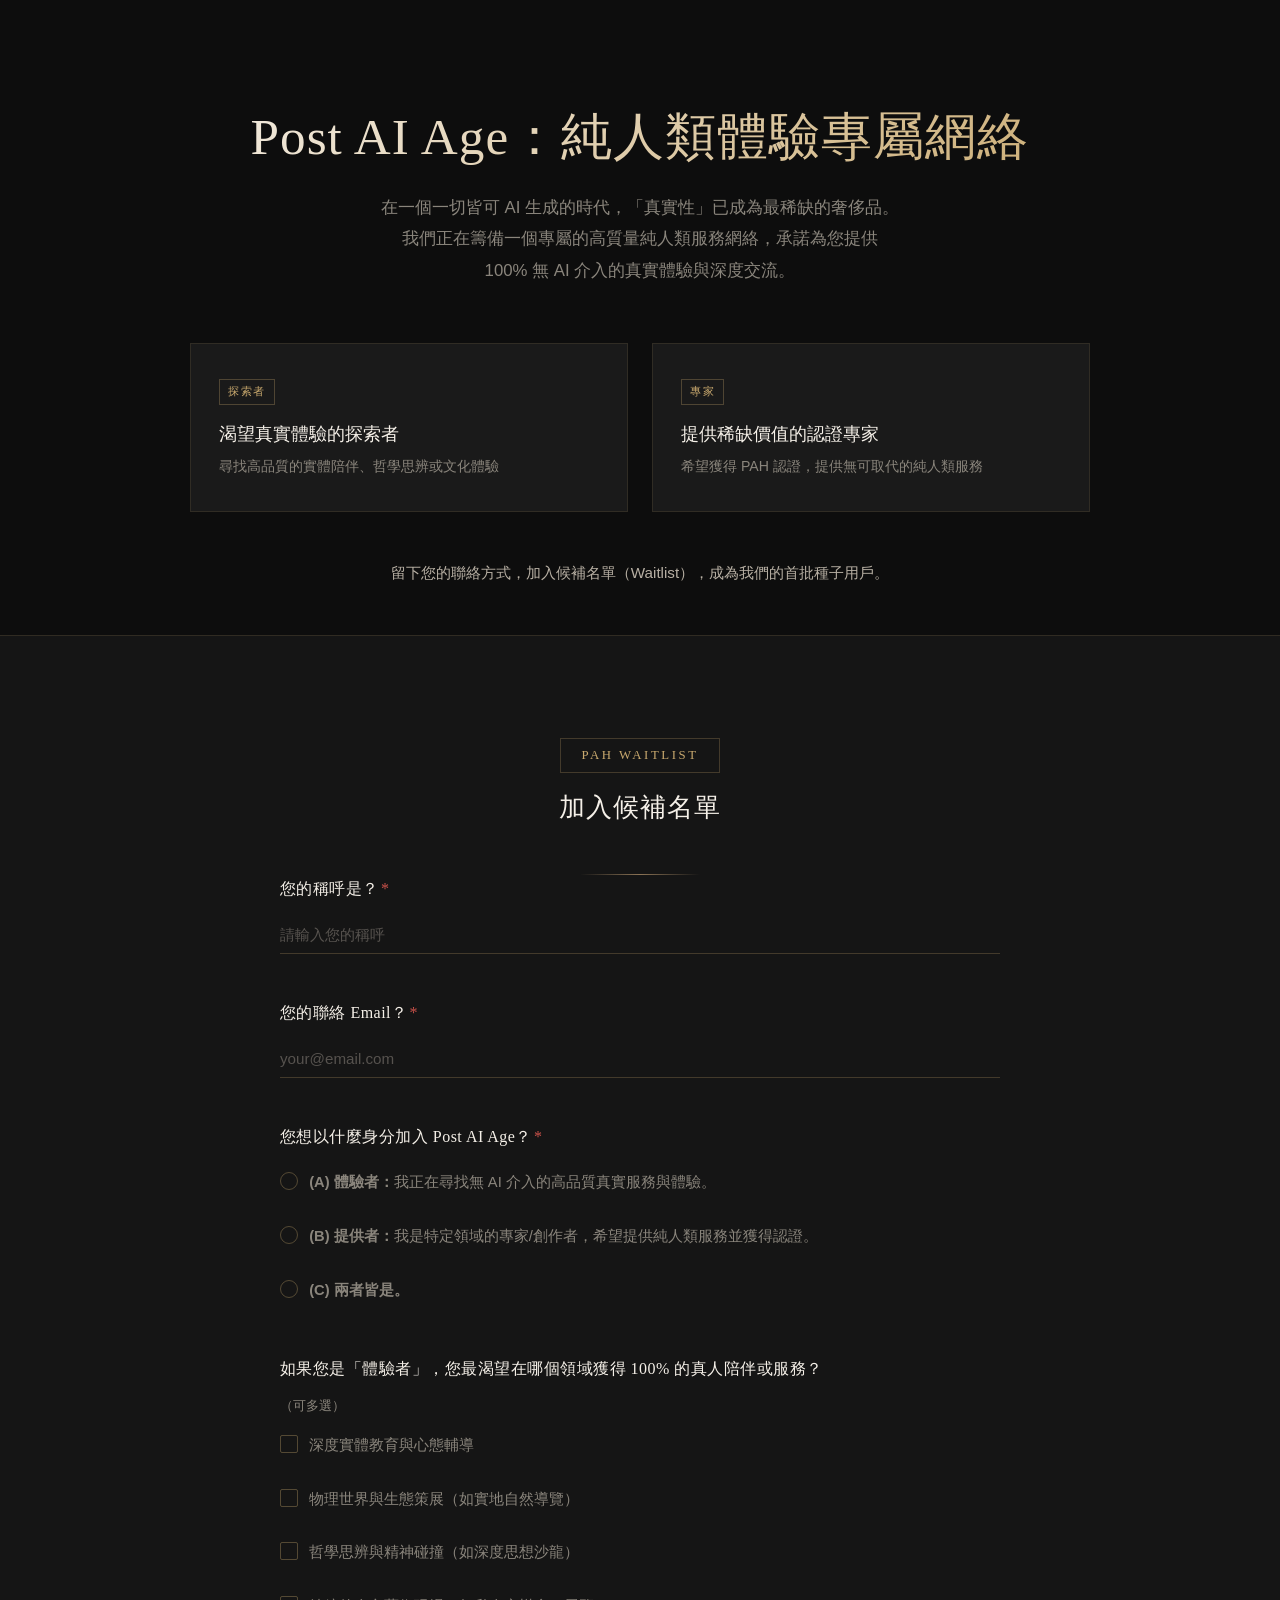
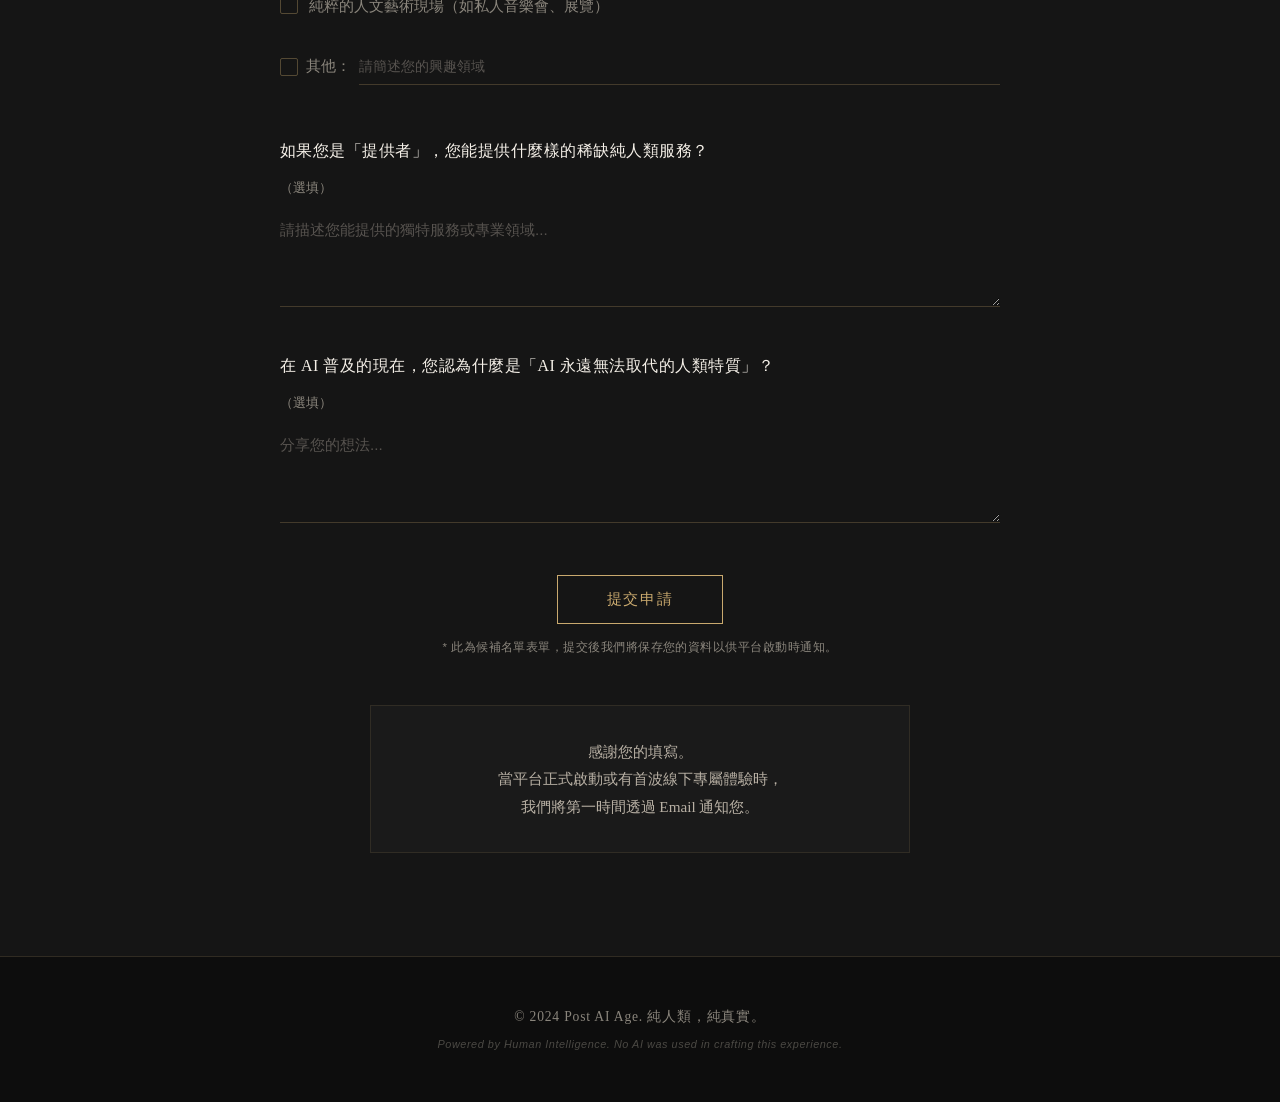
==== index.html @ f713e523 "Add files via upload" ====
<!DOCTYPE html>
<html lang="zh-HK">
<head>
<meta charset="UTF-8">
<meta name="viewport" content="width=device-width, initial-scale=1.0">
<title>Post AI Age — 純人類體驗專屬網絡</title>
<style>
  /* ===== RESET & BASE ===== */
  *, *::before, *::after { box-sizing: border-box; margin: 0; padding: 0; }

  :root {
    --bg: #0d0d0d;
    --bg-elevated: #151515;
    --bg-card: #1a1a1a;
    --gold: #c9a96e;
    --gold-dim: #8b7355;
    --cream: #f5f0e8;
    --cream-muted: #b8b0a4;
    --text: #e8e4dd;
    --text-dim: #8a857c;
    --divider: rgba(201, 169, 110, 0.15);
    --serif: "Noto Serif TC", "Songti TC", "Times New Roman", Georgia, serif;
    --sans: "Inter", "PingFang TC", "Noto Sans TC", "Helvetica Neue", Arial, sans-serif;
    --radius: 2px;
    --transition: 0.28s cubic-bezier(0.4, 0, 0.2, 1);
  }

  html { scroll-behavior: smooth; }

  body {
    background: var(--bg);
    color: var(--text);
    font-family: var(--sans);
    font-weight: 300;
    line-height: 1.75;
    -webkit-font-smoothing: antialiased;
    -moz-osx-font-smoothing: grayscale;
  }

  /* ===== TYPOGRAPHY ===== */
  h1, h2, h3, h4 { font-family: var(--serif); font-weight: 400; color: var(--cream); }

  h1 { font-size: clamp(2rem, 4.5vw, 3.2rem); line-height: 1.35; letter-spacing: 0.02em; }
  h2 { font-size: clamp(1.25rem, 2.5vw, 1.65rem); line-height: 1.4; letter-spacing: 0.04em; }
  h3 { font-size: 1.05rem; letter-spacing: 0.06em; text-transform: uppercase; color: var(--gold); }

  p  { color: var(--text-dim); font-size: clamp(0.95rem, 1.6vw, 1.05rem); }

  a  { color: var(--gold); text-decoration: none; transition: color var(--transition); }
  a:hover { color: var(--cream); }

  /* ===== LAYOUT ===== */
  .container {
    max-width: 1100px;
    margin: 0 auto;
    padding: 0 clamp(1.5rem, 5vw, 3rem);
  }

  .section { padding: clamp(4rem, 8vw, 7rem) 0; }

  .divider {
    border: 0;
    height: 1px;
    background: linear-gradient(90deg, transparent, var(--gold-dim), transparent);
    margin: 0 auto;
    max-width: 120px;
  }

  .divider--full {
    max-width: 100%;
    background: var(--divider);
    margin: clamp(2rem, 4vw, 3.5rem) 0;
  }

  /* ===== HERO ===== */
  .hero { text-align: center; padding-bottom: clamp(2rem, 4vw, 3rem); }

  .hero__title {
    margin-bottom: 1.25rem;
    background: linear-gradient(135deg, var(--cream) 0%, var(--gold) 100%);
    -webkit-background-clip: text;
    -webkit-text-fill-color: transparent;
    background-clip: text;
  }

  .hero__subtitle {
    max-width: 720px;
    margin: 0 auto clamp(2.5rem, 5vw, 3.5rem);
    font-size: clamp(0.92rem, 1.5vw, 1.05rem);
    line-height: 1.9;
  }

  /* ===== CARDS ===== */
  .cards {
    display: grid;
    grid-template-columns: 1fr;
    gap: 1.25rem;
    max-width: 900px;
    margin: 0 auto;
  }

  @media (min-width: 640px) {
    .cards { grid-template-columns: 1fr 1fr; gap: 1.5rem; }
  }

  .card {
    background: var(--bg-card);
    border: 1px solid rgba(201, 169, 110, 0.12);
    padding: clamp(1.5rem, 3vw, 2rem) clamp(1.25rem, 2.5vw, 1.75rem);
    text-align: left;
    transition: border-color var(--transition), box-shadow var(--transition);
  }

  .card:hover {
    border-color: rgba(201, 169, 110, 0.35);
    box-shadow: 0 0 30px rgba(201, 169, 110, 0.04);
  }

  .card__label {
    display: inline-block;
    font-size: 0.7rem;
    letter-spacing: 0.12em;
    text-transform: uppercase;
    color: var(--gold);
    border: 1px solid rgba(201, 169, 110, 0.3);
    padding: 0.2em 0.75em;
    margin-bottom: 1rem;
  }

  .card__title {
    font-size: 1.1rem;
    font-family: var(--serif);
    color: var(--cream);
    margin-bottom: 0.5rem;
    line-height: 1.5;
  }

  .card__desc {
    font-size: 0.88rem;
    line-height: 1.7;
  }

  /* ===== CTA TEXT ===== */
  .cta-text {
    text-align: center;
    max-width: 580px;
    margin: 0 auto;
    padding-top: clamp(2rem, 4vw, 3rem);
    font-size: 0.95rem;
    color: var(--cream-muted);
  }

  /* ===== FORM SECTION ===== */
  .form-section {
    background: var(--bg-elevated);
    border-top: 1px solid var(--divider);
    border-bottom: 1px solid var(--divider);
  }

  .form-heading {
    text-align: center;
    margin-bottom: clamp(2rem, 4vw, 3rem);
  }

  .form-heading h3 {
    display: inline-block;
    letter-spacing: 0.2em;
    font-size: 0.8rem;
    border: 1px solid rgba(201, 169, 110, 0.25);
    padding: 0.4em 1.6em;
  }

  .form-heading h2 {
    margin-top: 1rem;
  }

  form {
    max-width: 720px;
    margin: 0 auto;
  }

  /* ===== FORM GROUPS ===== */
  .form-group {
    margin-bottom: clamp(2rem, 3.5vw, 2.8rem);
  }

  .form-group__label {
    display: block;
    font-family: var(--serif);
    font-size: 1rem;
    color: var(--cream);
    margin-bottom: 0.75rem;
    letter-spacing: 0.03em;
  }

  .form-group__sublabel {
    display: block;
    font-size: 0.8rem;
    color: var(--text-dim);
    margin-bottom: 0.5rem;
    font-weight: 300;
  }

  .required {
    color: #c9514a;
    font-weight: 400;
    margin-left: 2px;
  }

  /* ===== INPUTS ===== */
  .input-underline {
    display: block;
    width: 100%;
    background: transparent;
    border: none;
    border-bottom: 1px solid rgba(201, 169, 110, 0.25);
    padding: 0.7em 0;
    font-family: var(--sans);
    font-size: 0.95rem;
    color: var(--cream);
    transition: border-color var(--transition);
    outline: none;
  }

  .input-underline::placeholder { color: rgba(184, 176, 164, 0.4); }
  .input-underline:focus { border-bottom-color: var(--gold); }

  textarea.input-underline {
    resize: vertical;
    min-height: 100px;
    line-height: 1.6;
  }

  /* ===== RADIO & CHECKBOX ===== */
  .option-list {
    display: flex;
    flex-direction: column;
    gap: 0.85rem;
  }

  .option {
    display: flex;
    align-items: flex-start;
    gap: 0.7rem;
    cursor: pointer;
    font-size: 0.92rem;
    color: var(--text-dim);
    transition: color var(--transition);
    padding: 0.45rem 0;
  }

  .option:hover { color: var(--cream); }

  /* Custom radio */
  .option input[type="radio"],
  .option input[type="checkbox"] {
    appearance: none;
    -webkit-appearance: none;
    flex-shrink: 0;
    width: 18px;
    height: 18px;
    border: 1px solid rgba(201, 169, 110, 0.35);
    background: transparent;
    margin-top: 2px;
    cursor: pointer;
    transition: all var(--transition);
    position: relative;
  }

  .option input[type="radio"] { border-radius: 50%; }
  .option input[type="checkbox"] { border-radius: var(--radius); }

  .option input[type="radio"]:checked {
    border-color: var(--gold);
    background: radial-gradient(circle, var(--gold) 35%, transparent 40%);
  }

  .option input[type="checkbox"]:checked {
    border-color: var(--gold);
    background: var(--gold);
  }

  .option input[type="checkbox"]:checked::after {
    content: "";
    position: absolute;
    left: 4px;
    top: 1px;
    width: 6px;
    height: 10px;
    border: solid var(--bg);
    border-width: 0 2px 2px 0;
    transform: rotate(45deg);
  }

  .option input[type="radio"]:focus-visible,
  .option input[type="checkbox"]:focus-visible {
    outline: 2px solid var(--gold);
    outline-offset: 3px;
  }

  /* Inline "Other" */
  .option--inline {
    display: flex;
    align-items: center;
    gap: 0.5rem;
    flex-wrap: wrap;
  }

  .option--inline .input-underline {
    flex: 1;
    min-width: 160px;
    font-size: 0.9rem;
  }

  /* ===== SUBMIT ===== */
  .form-submit {
    text-align: center;
    padding-top: 0.5rem;
  }

  .btn {
    display: inline-block;
    background: transparent;
    border: 1px solid var(--gold);
    color: var(--gold);
    font-family: var(--serif);
    font-size: 0.95rem;
    letter-spacing: 0.1em;
    padding: 0.85em 3.2em;
    cursor: pointer;
    transition: all var(--transition);
    text-transform: uppercase;
  }

  .btn:hover {
    background: var(--gold);
    color: var(--bg);
  }

  .placeholder-note {
    display: block;
    margin-top: 0.8rem;
    font-size: 0.72rem;
    color: var(--text-dim);
    letter-spacing: 0.04em;
  }

  /* ===== THANK YOU ===== */
  .thank-you {
    text-align: center;
    max-width: 540px;
    margin: clamp(2rem, 4vw, 3rem) auto 0;
    padding: clamp(1.5rem, 3vw, 2rem);
    border: 1px solid rgba(201, 169, 110, 0.12);
    background: var(--bg-card);
  }

  .thank-you p {
    font-family: var(--serif);
    font-size: 0.95rem;
    color: var(--cream-muted);
    line-height: 1.8;
  }

  /* ===== FOOTER ===== */
  .footer {
    text-align: center;
    padding: clamp(2rem, 4vw, 3rem) 0;
  }

  .footer__brand {
    font-family: var(--serif);
    font-size: 0.85rem;
    color: var(--text-dim);
    letter-spacing: 0.06em;
    margin-bottom: 0.4rem;
  }

  .footer__tagline {
    font-size: 0.68rem;
    color: rgba(138, 133, 124, 0.5);
    letter-spacing: 0.05em;
    font-style: italic;
  }

  /* ===== FOCUS VISIBLE ===== */
  :focus-visible { outline: 2px solid var(--gold); outline-offset: 2px; }
  .input-underline:focus-visible { outline: none; border-bottom-color: var(--gold); }
</style>
</head>
<body>

<!-- ===== HERO ===== -->
<header class="section hero">
  <div class="container">
    <h1 class="hero__title">Post AI Age：純人類體驗專屬網絡</h1>
    <p class="hero__subtitle">
      在一個一切皆可 AI 生成的時代，「真實性」已成為最稀缺的奢侈品。<br>
      我們正在籌備一個專屬的高質量純人類服務網絡，承諾為您提供<br class="hide-mobile">
      100% 無 AI 介入的真實體驗與深度交流。
    </p>

    <div class="cards">
      <div class="card">
        <span class="card__label">探索者</span>
        <div class="card__title">渴望真實體驗的探索者</div>
        <p class="card__desc">尋找高品質的實體陪伴、哲學思辨或文化體驗</p>
      </div>
      <div class="card">
        <span class="card__label">專家</span>
        <div class="card__title">提供稀缺價值的認證專家</div>
        <p class="card__desc">希望獲得 PAH 認證，提供無可取代的純人類服務</p>
      </div>
    </div>

    <p class="cta-text">
      留下您的聯絡方式，加入候補名單（Waitlist），成為我們的首批種子用戶。
    </p>
  </div>
</header>

<!-- ===== FORM SECTION ===== -->
<section class="section form-section">
  <div class="container">
    <div class="form-heading">
      <h3>PAH Waitlist</h3>
      <h2>加入候補名單</h2>
    </div>

    <hr class="divider">

    <form action="#" method="POST">
      <!-- Q1: Name -->
      <div class="form-group">
        <label class="form-group__label" for="name">
          您的稱呼是？<span class="required">*</span>
        </label>
        <input class="input-underline" type="text" id="name" name="name"
               placeholder="請輸入您的稱呼" required>
      </div>

      <!-- Q2: Email -->
      <div class="form-group">
        <label class="form-group__label" for="email">
          您的聯絡 Email？<span class="required">*</span>
        </label>
        <input class="input-underline" type="email" id="email" name="email"
               placeholder="your@email.com" required>
      </div>

      <!-- Q3: Role -->
      <fieldset class="form-group" style="border:none;">
        <legend class="form-group__label">
          您想以什麼身分加入 Post AI Age？<span class="required">*</span>
        </legend>
        <div class="option-list">
          <label class="option">
            <input type="radio" name="role" value="seeker" required>
            <span><strong>(A) 體驗者：</strong>我正在尋找無 AI 介入的高品質真實服務與體驗。</span>
          </label>
          <label class="option">
            <input type="radio" name="role" value="provider" required>
            <span><strong>(B) 提供者：</strong>我是特定領域的專家/創作者，希望提供純人類服務並獲得認證。</span>
          </label>
          <label class="option">
            <input type="radio" name="role" value="both" required>
            <span><strong>(C) 兩者皆是。</strong></span>
          </label>
        </div>
      </fieldset>

      <!-- Q4: Seeker Interests -->
      <fieldset class="form-group" style="border:none;">
        <legend class="form-group__label">
          如果您是「體驗者」，您最渴望在哪個領域獲得 100% 的真人陪伴或服務？
        </legend>
        <span class="form-group__sublabel">（可多選）</span>
        <div class="option-list">
          <label class="option">
            <input type="checkbox" name="seeker_interest" value="education">
            <span>深度實體教育與心態輔導</span>
          </label>
          <label class="option">
            <input type="checkbox" name="seeker_interest" value="nature">
            <span>物理世界與生態策展（如實地自然導覽）</span>
          </label>
          <label class="option">
            <input type="checkbox" name="seeker_interest" value="philosophy">
            <span>哲學思辨與精神碰撞（如深度思想沙龍）</span>
          </label>
          <label class="option">
            <input type="checkbox" name="seeker_interest" value="art">
            <span>純粹的人文藝術現場（如私人音樂會、展覽）</span>
          </label>
          <label class="option option--inline">
            <input type="checkbox" name="seeker_interest" value="other">
            <span>其他：</span>
            <input class="input-underline" type="text" name="seeker_interest_other"
                   placeholder="請簡述您的興趣領域" style="font-size:0.9rem;">
          </label>
        </div>
      </fieldset>

      <!-- Q5: Provider Service -->
      <div class="form-group">
        <label class="form-group__label" for="provider_service">
          如果您是「提供者」，您能提供什麼樣的稀缺純人類服務？
        </label>
        <span class="form-group__sublabel">（選填）</span>
        <textarea class="input-underline" id="provider_service" name="provider_service"
                  placeholder="請描述您能提供的獨特服務或專業領域..."></textarea>
      </div>

      <!-- Q6: Philosophy -->
      <div class="form-group">
        <label class="form-group__label" for="thought">
          在 AI 普及的現在，您認為什麼是「AI 永遠無法取代的人類特質」？
        </label>
        <span class="form-group__sublabel">（選填）</span>
        <textarea class="input-underline" id="thought" name="thought"
                  placeholder="分享您的想法..."></textarea>
      </div>

      <!-- Submit -->
      <div class="form-submit">
        <button class="btn" type="submit">提交申請</button>
        <span class="placeholder-note">* 此為候補名單表單，提交後我們將保存您的資料以供平台啟動時通知。</span>
      </div>
    </form>

    <!-- Thank You -->
    <div class="thank-you">
      <p>
        感謝您的填寫。<br>
        當平台正式啟動或有首波線下專屬體驗時，<br>
        我們將第一時間透過 Email 通知您。
      </p>
    </div>
  </div>
</section>

<!-- ===== FOOTER ===== -->
<footer class="footer">
  <div class="container">
    <p class="footer__brand">&copy; 2024 Post AI Age. 純人類，純真實。</p>
    <p class="footer__tagline">Powered by Human Intelligence. No AI was used in crafting this experience.</p>
  </div>
</footer>

</body>
</html>
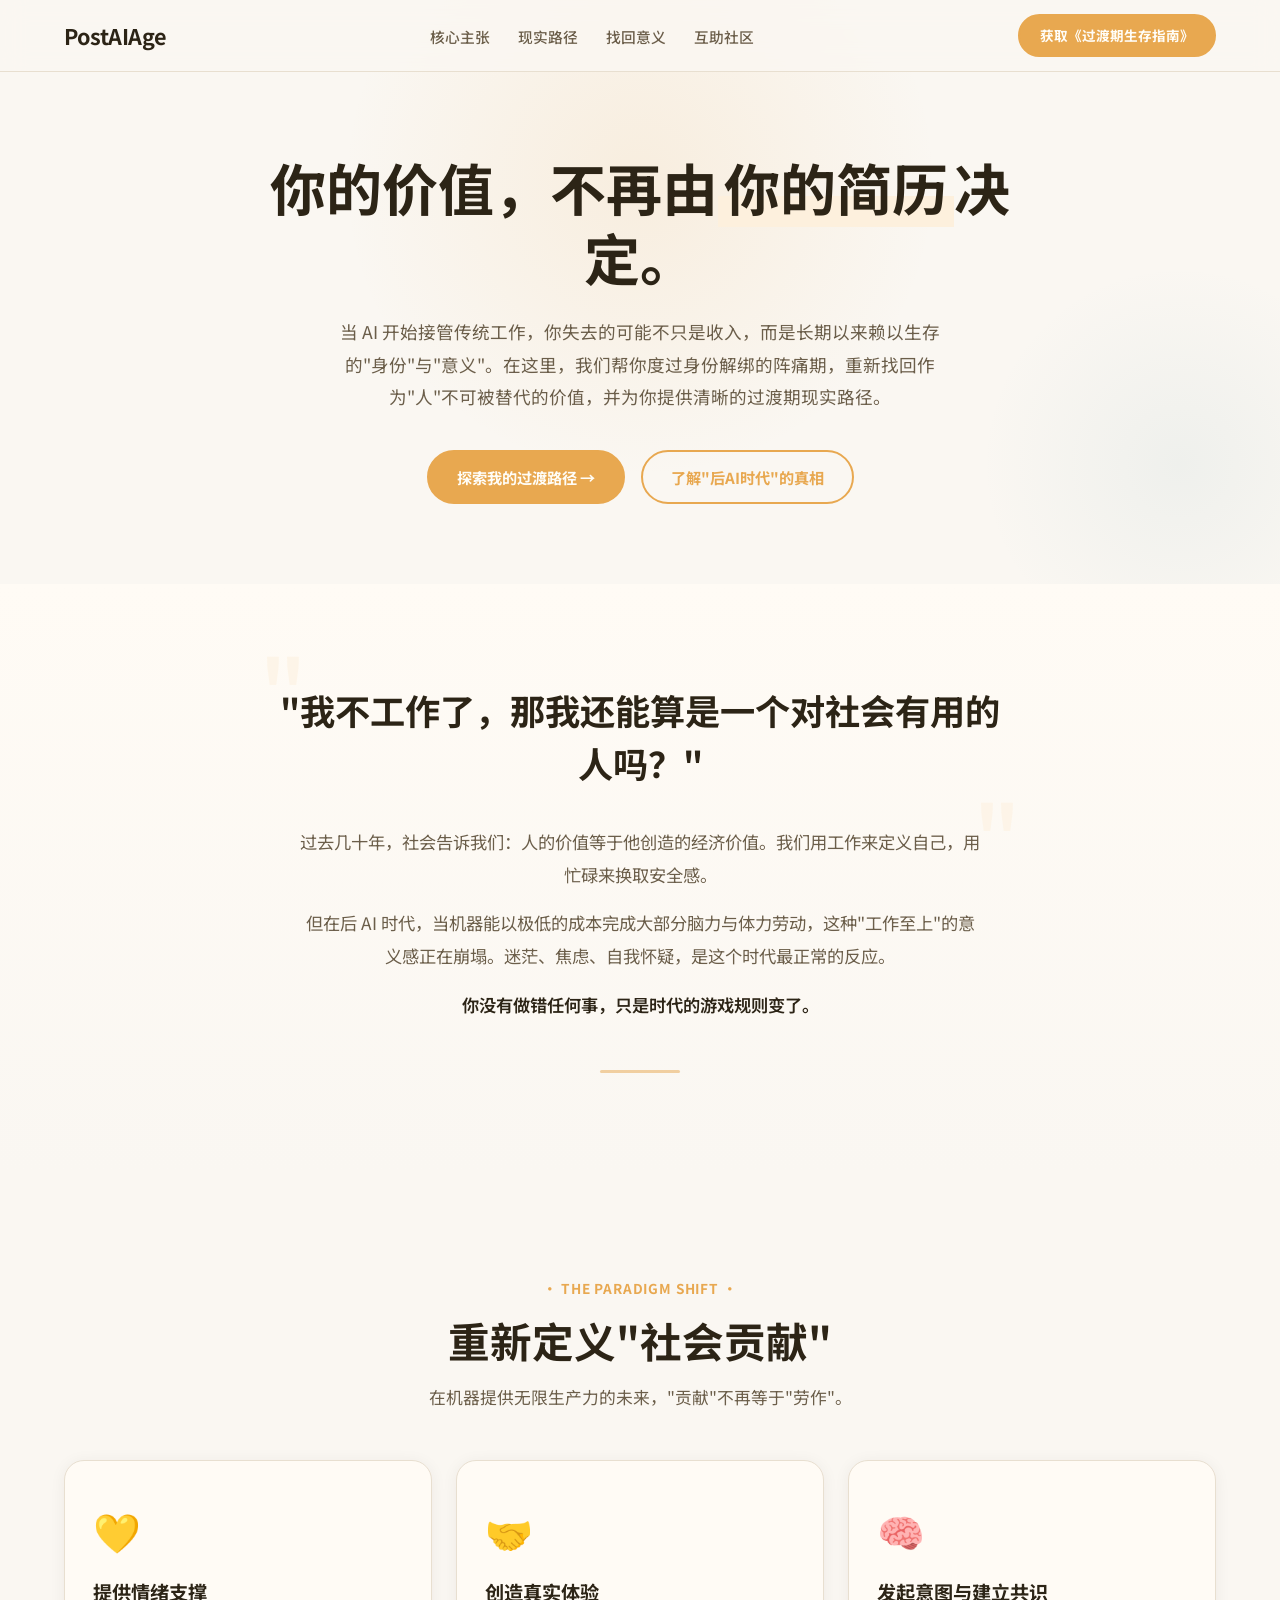
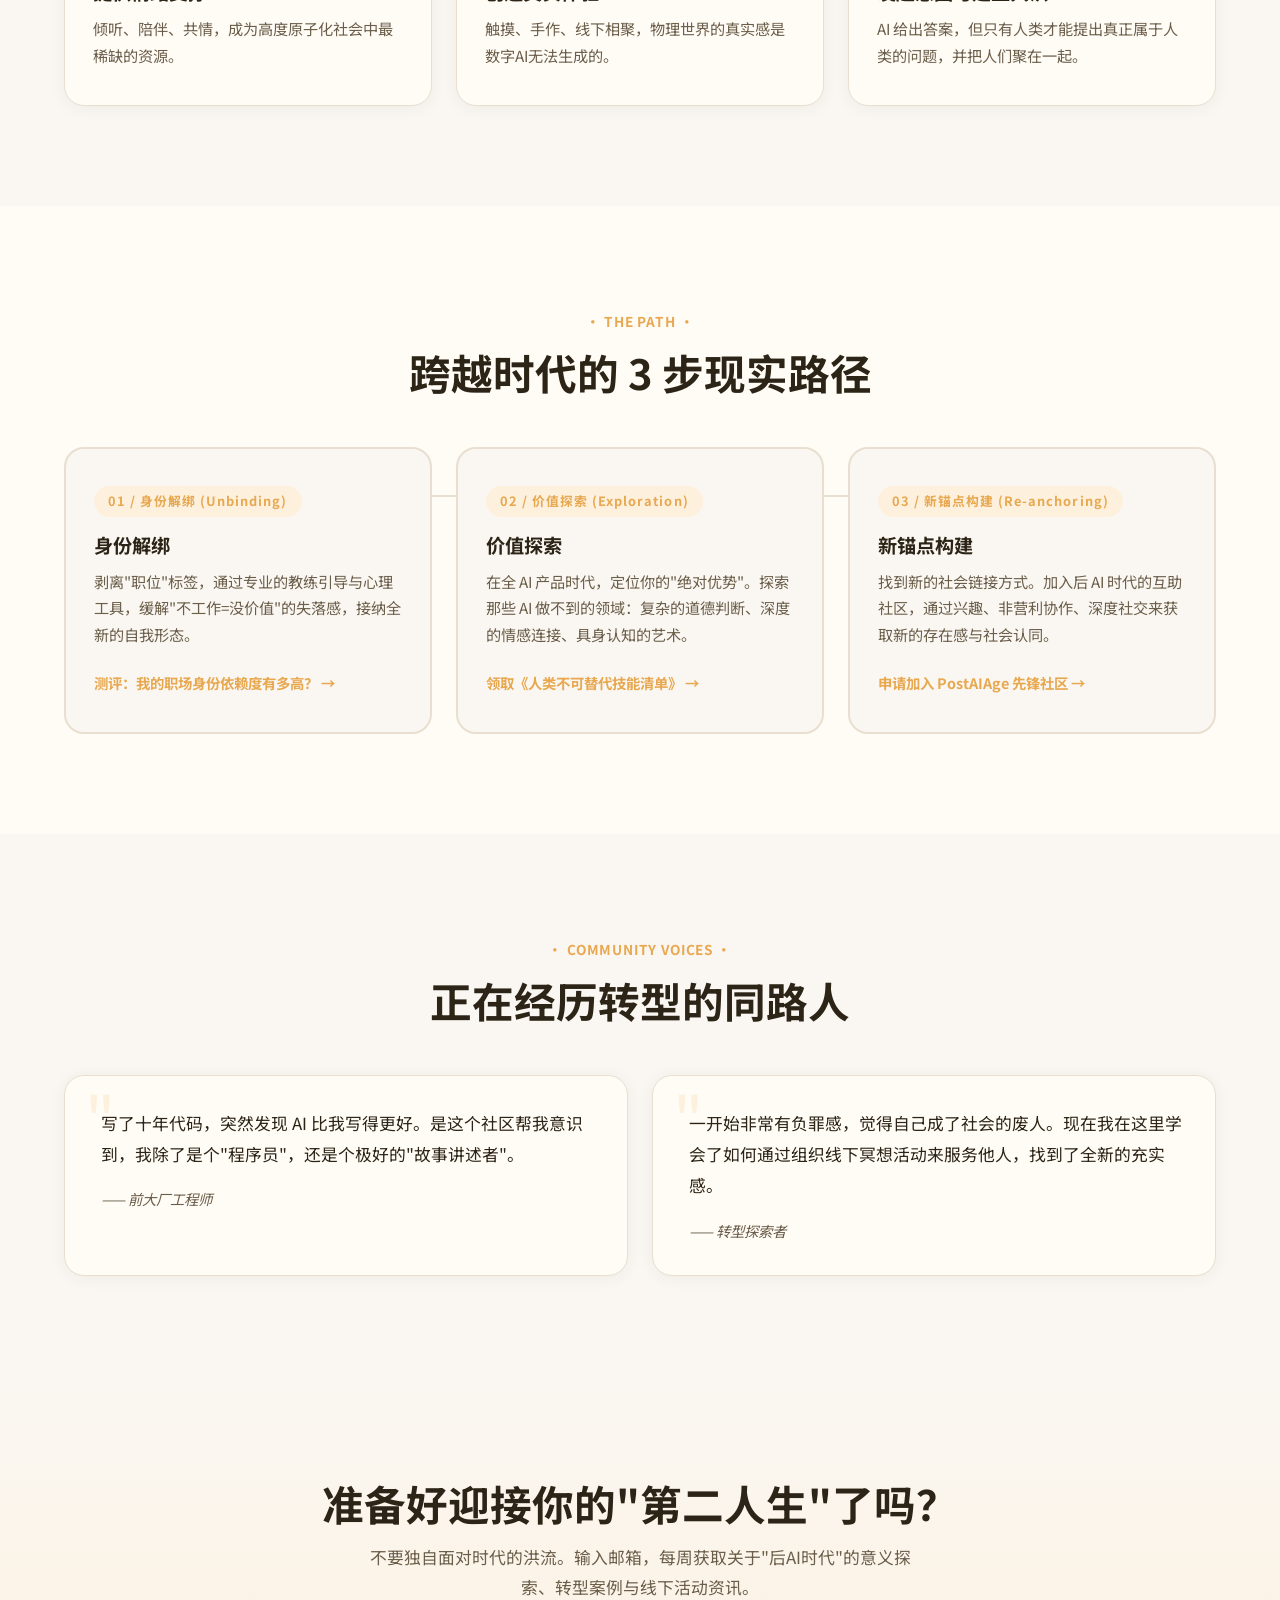
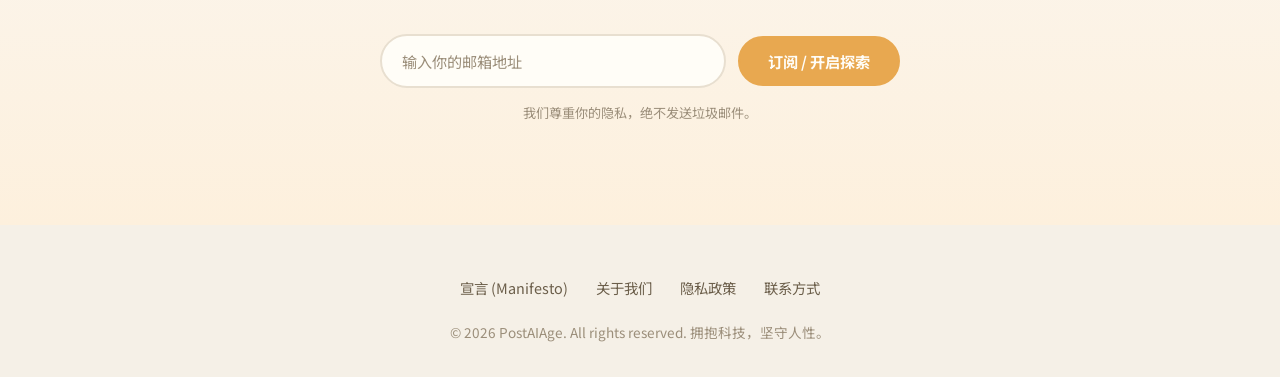
==== commit 8dae4757: "Add files via upload" ====
--- a/index.html
+++ b/index.html
@@ -1,551 +1,636 @@
 <!DOCTYPE html>
 <html lang="zh-HK">
 <head>
-<meta charset="UTF-8">
-<meta name="viewport" content="width=device-width, initial-scale=1.0">
-<title>Post AI Age — 純人類體驗專屬網絡</title>
-<style>
-  /* ===== RESET & BASE ===== */
-  *, *::before, *::after { box-sizing: border-box; margin: 0; padding: 0; }
-
-  :root {
-    --bg: #0d0d0d;
-    --bg-elevated: #151515;
-    --bg-card: #1a1a1a;
-    --gold: #c9a96e;
-    --gold-dim: #8b7355;
-    --cream: #f5f0e8;
-    --cream-muted: #b8b0a4;
-    --text: #e8e4dd;
-    --text-dim: #8a857c;
-    --divider: rgba(201, 169, 110, 0.15);
-    --serif: "Noto Serif TC", "Songti TC", "Times New Roman", Georgia, serif;
-    --sans: "Inter", "PingFang TC", "Noto Sans TC", "Helvetica Neue", Arial, sans-serif;
-    --radius: 2px;
-    --transition: 0.28s cubic-bezier(0.4, 0, 0.2, 1);
-  }
-
-  html { scroll-behavior: smooth; }
-
-  body {
-    background: var(--bg);
-    color: var(--text);
-    font-family: var(--sans);
-    font-weight: 300;
-    line-height: 1.75;
-    -webkit-font-smoothing: antialiased;
-    -moz-osx-font-smoothing: grayscale;
-  }
-
-  /* ===== TYPOGRAPHY ===== */
-  h1, h2, h3, h4 { font-family: var(--serif); font-weight: 400; color: var(--cream); }
-
-  h1 { font-size: clamp(2rem, 4.5vw, 3.2rem); line-height: 1.35; letter-spacing: 0.02em; }
-  h2 { font-size: clamp(1.25rem, 2.5vw, 1.65rem); line-height: 1.4; letter-spacing: 0.04em; }
-  h3 { font-size: 1.05rem; letter-spacing: 0.06em; text-transform: uppercase; color: var(--gold); }
-
-  p  { color: var(--text-dim); font-size: clamp(0.95rem, 1.6vw, 1.05rem); }
-
-  a  { color: var(--gold); text-decoration: none; transition: color var(--transition); }
-  a:hover { color: var(--cream); }
-
-  /* ===== LAYOUT ===== */
-  .container {
-    max-width: 1100px;
-    margin: 0 auto;
-    padding: 0 clamp(1.5rem, 5vw, 3rem);
-  }
-
-  .section { padding: clamp(4rem, 8vw, 7rem) 0; }
-
-  .divider {
-    border: 0;
-    height: 1px;
-    background: linear-gradient(90deg, transparent, var(--gold-dim), transparent);
-    margin: 0 auto;
-    max-width: 120px;
-  }
-
-  .divider--full {
-    max-width: 100%;
-    background: var(--divider);
-    margin: clamp(2rem, 4vw, 3.5rem) 0;
-  }
-
-  /* ===== HERO ===== */
-  .hero { text-align: center; padding-bottom: clamp(2rem, 4vw, 3rem); }
-
-  .hero__title {
-    margin-bottom: 1.25rem;
-    background: linear-gradient(135deg, var(--cream) 0%, var(--gold) 100%);
-    -webkit-background-clip: text;
-    -webkit-text-fill-color: transparent;
-    background-clip: text;
-  }
-
-  .hero__subtitle {
-    max-width: 720px;
-    margin: 0 auto clamp(2.5rem, 5vw, 3.5rem);
-    font-size: clamp(0.92rem, 1.5vw, 1.05rem);
-    line-height: 1.9;
-  }
-
-  /* ===== CARDS ===== */
-  .cards {
-    display: grid;
-    grid-template-columns: 1fr;
-    gap: 1.25rem;
-    max-width: 900px;
-    margin: 0 auto;
-  }
-
-  @media (min-width: 640px) {
-    .cards { grid-template-columns: 1fr 1fr; gap: 1.5rem; }
-  }
-
-  .card {
-    background: var(--bg-card);
-    border: 1px solid rgba(201, 169, 110, 0.12);
-    padding: clamp(1.5rem, 3vw, 2rem) clamp(1.25rem, 2.5vw, 1.75rem);
-    text-align: left;
-    transition: border-color var(--transition), box-shadow var(--transition);
-  }
-
-  .card:hover {
-    border-color: rgba(201, 169, 110, 0.35);
-    box-shadow: 0 0 30px rgba(201, 169, 110, 0.04);
-  }
-
-  .card__label {
-    display: inline-block;
-    font-size: 0.7rem;
-    letter-spacing: 0.12em;
-    text-transform: uppercase;
-    color: var(--gold);
-    border: 1px solid rgba(201, 169, 110, 0.3);
-    padding: 0.2em 0.75em;
-    margin-bottom: 1rem;
-  }
-
-  .card__title {
-    font-size: 1.1rem;
-    font-family: var(--serif);
-    color: var(--cream);
-    margin-bottom: 0.5rem;
-    line-height: 1.5;
-  }
-
-  .card__desc {
-    font-size: 0.88rem;
-    line-height: 1.7;
-  }
-
-  /* ===== CTA TEXT ===== */
-  .cta-text {
-    text-align: center;
-    max-width: 580px;
-    margin: 0 auto;
-    padding-top: clamp(2rem, 4vw, 3rem);
-    font-size: 0.95rem;
-    color: var(--cream-muted);
-  }
-
-  /* ===== FORM SECTION ===== */
-  .form-section {
-    background: var(--bg-elevated);
-    border-top: 1px solid var(--divider);
-    border-bottom: 1px solid var(--divider);
-  }
-
-  .form-heading {
-    text-align: center;
-    margin-bottom: clamp(2rem, 4vw, 3rem);
-  }
-
-  .form-heading h3 {
-    display: inline-block;
-    letter-spacing: 0.2em;
-    font-size: 0.8rem;
-    border: 1px solid rgba(201, 169, 110, 0.25);
-    padding: 0.4em 1.6em;
-  }
-
-  .form-heading h2 {
-    margin-top: 1rem;
-  }
-
-  form {
-    max-width: 720px;
-    margin: 0 auto;
-  }
-
-  /* ===== FORM GROUPS ===== */
-  .form-group {
-    margin-bottom: clamp(2rem, 3.5vw, 2.8rem);
-  }
-
-  .form-group__label {
-    display: block;
-    font-family: var(--serif);
-    font-size: 1rem;
-    color: var(--cream);
-    margin-bottom: 0.75rem;
-    letter-spacing: 0.03em;
-  }
-
-  .form-group__sublabel {
-    display: block;
-    font-size: 0.8rem;
-    color: var(--text-dim);
-    margin-bottom: 0.5rem;
-    font-weight: 300;
-  }
-
-  .required {
-    color: #c9514a;
-    font-weight: 400;
-    margin-left: 2px;
-  }
-
-  /* ===== INPUTS ===== */
-  .input-underline {
-    display: block;
-    width: 100%;
-    background: transparent;
-    border: none;
-    border-bottom: 1px solid rgba(201, 169, 110, 0.25);
-    padding: 0.7em 0;
-    font-family: var(--sans);
-    font-size: 0.95rem;
-    color: var(--cream);
-    transition: border-color var(--transition);
-    outline: none;
-  }
-
-  .input-underline::placeholder { color: rgba(184, 176, 164, 0.4); }
-  .input-underline:focus { border-bottom-color: var(--gold); }
-
-  textarea.input-underline {
-    resize: vertical;
-    min-height: 100px;
-    line-height: 1.6;
-  }
-
-  /* ===== RADIO & CHECKBOX ===== */
-  .option-list {
-    display: flex;
-    flex-direction: column;
-    gap: 0.85rem;
-  }
-
-  .option {
-    display: flex;
-    align-items: flex-start;
-    gap: 0.7rem;
-    cursor: pointer;
-    font-size: 0.92rem;
-    color: var(--text-dim);
-    transition: color var(--transition);
-    padding: 0.45rem 0;
-  }
-
-  .option:hover { color: var(--cream); }
-
-  /* Custom radio */
-  .option input[type="radio"],
-  .option input[type="checkbox"] {
-    appearance: none;
-    -webkit-appearance: none;
-    flex-shrink: 0;
-    width: 18px;
-    height: 18px;
-    border: 1px solid rgba(201, 169, 110, 0.35);
-    background: transparent;
-    margin-top: 2px;
-    cursor: pointer;
-    transition: all var(--transition);
-    position: relative;
-  }
-
-  .option input[type="radio"] { border-radius: 50%; }
-  .option input[type="checkbox"] { border-radius: var(--radius); }
-
-  .option input[type="radio"]:checked {
-    border-color: var(--gold);
-    background: radial-gradient(circle, var(--gold) 35%, transparent 40%);
-  }
-
-  .option input[type="checkbox"]:checked {
-    border-color: var(--gold);
-    background: var(--gold);
-  }
-
-  .option input[type="checkbox"]:checked::after {
-    content: "";
-    position: absolute;
-    left: 4px;
-    top: 1px;
-    width: 6px;
-    height: 10px;
-    border: solid var(--bg);
-    border-width: 0 2px 2px 0;
-    transform: rotate(45deg);
-  }
-
-  .option input[type="radio"]:focus-visible,
-  .option input[type="checkbox"]:focus-visible {
-    outline: 2px solid var(--gold);
-    outline-offset: 3px;
-  }
-
-  /* Inline "Other" */
-  .option--inline {
-    display: flex;
-    align-items: center;
-    gap: 0.5rem;
-    flex-wrap: wrap;
-  }
-
-  .option--inline .input-underline {
-    flex: 1;
-    min-width: 160px;
-    font-size: 0.9rem;
-  }
-
-  /* ===== SUBMIT ===== */
-  .form-submit {
-    text-align: center;
-    padding-top: 0.5rem;
-  }
-
-  .btn {
-    display: inline-block;
-    background: transparent;
-    border: 1px solid var(--gold);
-    color: var(--gold);
-    font-family: var(--serif);
-    font-size: 0.95rem;
-    letter-spacing: 0.1em;
-    padding: 0.85em 3.2em;
-    cursor: pointer;
-    transition: all var(--transition);
-    text-transform: uppercase;
-  }
-
-  .btn:hover {
-    background: var(--gold);
-    color: var(--bg);
-  }
-
-  .placeholder-note {
-    display: block;
-    margin-top: 0.8rem;
-    font-size: 0.72rem;
-    color: var(--text-dim);
-    letter-spacing: 0.04em;
-  }
-
-  /* ===== THANK YOU ===== */
-  .thank-you {
-    text-align: center;
-    max-width: 540px;
-    margin: clamp(2rem, 4vw, 3rem) auto 0;
-    padding: clamp(1.5rem, 3vw, 2rem);
-    border: 1px solid rgba(201, 169, 110, 0.12);
-    background: var(--bg-card);
-  }
-
-  .thank-you p {
-    font-family: var(--serif);
-    font-size: 0.95rem;
-    color: var(--cream-muted);
-    line-height: 1.8;
-  }
-
-  /* ===== FOOTER ===== */
-  .footer {
-    text-align: center;
-    padding: clamp(2rem, 4vw, 3rem) 0;
-  }
-
-  .footer__brand {
-    font-family: var(--serif);
-    font-size: 0.85rem;
-    color: var(--text-dim);
-    letter-spacing: 0.06em;
-    margin-bottom: 0.4rem;
-  }
-
-  .footer__tagline {
-    font-size: 0.68rem;
-    color: rgba(138, 133, 124, 0.5);
-    letter-spacing: 0.05em;
-    font-style: italic;
-  }
-
-  /* ===== FOCUS VISIBLE ===== */
-  :focus-visible { outline: 2px solid var(--gold); outline-offset: 2px; }
-  .input-underline:focus-visible { outline: none; border-bottom-color: var(--gold); }
-</style>
+  <meta charset="UTF-8">
+  <meta name="viewport" content="width=device-width, initial-scale=1.0">
+  <title>PostAIAge — 你的价值，不再由你的简历决定。</title>
+  <meta name="description" content="当 AI 开始接管传统工作，我们帮你度过身份解绑的阵痛期，重新找回作为"人"不可被替代的价值。">
+  <link rel="preconnect" href="https://fonts.googleapis.com">
+  <link rel="preconnect" href="https://fonts.gstatic.com" crossorigin>
+  <link href="https://fonts.googleapis.com/css2?family=Noto+Sans+SC:wght@400;700&display=swap" rel="stylesheet">
+
+  <style>
+    /* ===== Reset & Base ===== */
+    *, *::before, *::after { box-sizing: border-box; margin: 0; padding: 0; }
+
+    :root {
+      --bg: #FAF7F2;
+      --bg-card: #FFFBF5;
+      --accent: #E8A850;
+      --accent-deep: #D4923A;
+      --accent-light: #FDF0DD;
+      --secondary: #6B9EAB;
+      --secondary-light: #E8F2F4;
+      --text: #2C2416;
+      --text-muted: #6B5E4A;
+      --text-light: #9B8E7A;
+      --border: #E8DFD0;
+      --radius-sm: 8px;
+      --radius: 16px;
+      --radius-lg: 20px;
+      --radius-pill: 9999px;
+      --shadow-card: 0 2px 16px rgba(44, 36, 22, 0.06);
+      --shadow-card-hover: 0 8px 32px rgba(44, 36, 22, 0.10);
+      --max-width: 1200px;
+      --nav-height: 72px;
+    }
+
+    html {
+      scroll-behavior: smooth;
+      scroll-padding-top: var(--nav-height);
+    }
+
+    body {
+      font-family: 'Noto Sans SC', 'PingFang SC', 'Inter', system-ui, -apple-system, sans-serif;
+      background-color: var(--bg);
+      color: var(--text);
+      line-height: 1.75;
+      -webkit-font-smoothing: antialiased;
+      -moz-osx-font-smoothing: grayscale;
+    }
+
+    /* ===== Typography ===== */
+    h1, h2, h3, h4 { font-weight: 700; line-height: 1.3; }
+    a { color: var(--secondary); text-decoration: none; transition: color 0.2s; }
+    a:hover { color: #4A7D89; }
+
+    /* ===== Utility ===== */
+    .container { max-width: var(--max-width); margin: 0 auto; padding: 0 24px; }
+
+    .btn {
+      display: inline-flex; align-items: center; justify-content: center;
+      gap: 6px; font-family: inherit; font-size: 0.95rem; font-weight: 700;
+      padding: 12px 28px; border-radius: var(--radius-pill);
+      cursor: pointer; transition: all 0.25s ease; border: 2px solid transparent;
+      white-space: nowrap;
+    }
+    .btn-primary {
+      background: var(--accent); color: #FFFDF7; border-color: var(--accent);
+    }
+    .btn-primary:hover {
+      background: var(--accent-deep); border-color: var(--accent-deep);
+    }
+    .btn-outline {
+      background: transparent; color: var(--accent); border-color: var(--accent);
+    }
+    .btn-outline:hover {
+      background: var(--accent-light);
+    }
+    .btn-sm { padding: 8px 20px; font-size: 0.85rem; }
+
+    .section {
+      padding: 100px 0;
+    }
+    @media (max-width: 768px) {
+      .section { padding: 64px 0; }
+    }
+
+    .section-label {
+      display: inline-block; font-size: 0.85rem; font-weight: 700;
+      letter-spacing: 0.06em; text-transform: uppercase;
+      color: var(--accent); margin-bottom: 12px;
+    }
+
+    .section-title {
+      font-size: clamp(1.8rem, 4vw, 2.6rem);
+      margin-bottom: 16px; color: var(--text);
+    }
+
+    .section-body {
+      max-width: 680px; margin: 0 auto; text-align: center;
+      font-size: 1.08rem; color: var(--text-muted); line-height: 1.9;
+    }
+
+    .highlight {
+      background: linear-gradient(180deg, transparent 60%, var(--accent-light) 60%);
+      padding: 0 4px;
+    }
+
+    /* ===== Navbar ===== */
+    .navbar {
+      position: fixed; top: 0; left: 0; right: 0; z-index: 1000;
+      height: var(--nav-height);
+      background: rgba(250, 247, 242, 0.82);
+      backdrop-filter: blur(12px);
+      -webkit-backdrop-filter: blur(12px);
+      border-bottom: 1px solid var(--border);
+    }
+    .navbar .container {
+      display: flex; align-items: center; justify-content: space-between;
+      height: 100%;
+    }
+    .navbar-logo {
+      font-size: 1.35rem; font-weight: 700; color: var(--text);
+      letter-spacing: -0.02em;
+    }
+    .navbar-links {
+      display: flex; align-items: center; gap: 28px; list-style: none;
+    }
+    .navbar-links a {
+      color: var(--text-muted); font-size: 0.92rem; font-weight: 500;
+    }
+    .navbar-links a:hover { color: var(--text); }
+
+    .navbar-cta { display: flex; align-items: center; gap: 16px; }
+
+    .hamburger {
+      display: none; flex-direction: column; gap: 5px;
+      background: none; border: none; cursor: pointer; padding: 8px;
+      z-index: 1001;
+    }
+    .hamburger span {
+      display: block; width: 24px; height: 2px;
+      background: var(--text); border-radius: 2px;
+      transition: all 0.3s ease;
+    }
+    .hamburger.active span:nth-child(1) { transform: rotate(45deg) translate(5px, 5px); }
+    .hamburger.active span:nth-child(2) { opacity: 0; }
+    .hamburger.active span:nth-child(3) { transform: rotate(-45deg) translate(5px, -5px); }
+
+    @media (max-width: 768px) {
+      .navbar-links, .navbar-cta .btn-primary { display: none; }
+      .hamburger { display: flex; }
+      .navbar-links.mobile-open {
+        display: flex; flex-direction: column; align-items: flex-start;
+        gap: 16px; position: absolute; top: var(--nav-height);
+        left: 0; right: 0; background: rgba(250, 247, 242, 0.97);
+        backdrop-filter: blur(12px);
+        -webkit-backdrop-filter: blur(12px);
+        padding: 24px; border-bottom: 1px solid var(--border);
+      }
+      .navbar-cta.mobile-open { display: flex; }
+    }
+
+    /* ===== Hero ===== */
+    .hero {
+      padding-top: calc(var(--nav-height) + 80px);
+      padding-bottom: 80px;
+      position: relative; overflow: hidden;
+    }
+    .hero .container {
+      position: relative; z-index: 2;
+      text-align: center;
+    }
+    .hero-title {
+      font-size: clamp(2.2rem, 6vw, 3.5rem);
+      font-weight: 700; line-height: 1.25;
+      color: var(--text); margin-bottom: 24px;
+      max-width: 800px; margin-left: auto; margin-right: auto;
+    }
+    .hero-title .highlight-word {
+      position: relative;
+      background: linear-gradient(180deg, transparent 62%, var(--accent-light) 62%);
+      padding: 0 6px;
+    }
+    .hero-subtitle {
+      font-size: 1.1rem; color: var(--text-muted);
+      max-width: 640px; margin: 0 auto 36px;
+      line-height: 1.85;
+    }
+    .hero-actions {
+      display: flex; align-items: center; justify-content: center;
+      gap: 16px; flex-wrap: wrap;
+    }
+
+    /* Hero decorative glow */
+    .hero-glow {
+      position: absolute; top: -120px; left: 50%; transform: translateX(-50%);
+      width: 600px; height: 600px;
+      background: radial-gradient(circle, rgba(232,168,80,0.12) 0%, rgba(250,247,242,0) 70%);
+      border-radius: 50%; pointer-events: none; z-index: 1;
+    }
+    .hero-glow-2 {
+      position: absolute; bottom: -80px; right: -100px;
+      width: 400px; height: 400px;
+      background: radial-gradient(circle, rgba(107,158,171,0.08) 0%, rgba(250,247,242,0) 70%);
+      border-radius: 50%; pointer-events: none; z-index: 1;
+    }
+
+    /* ===== Problem Section ===== */
+    .problem {
+      background: linear-gradient(180deg, var(--bg-card) 0%, var(--bg) 100%);
+    }
+    .problem-quote {
+      font-size: clamp(1.6rem, 3.5vw, 2.2rem);
+      font-weight: 700; line-height: 1.5;
+      color: var(--text); text-align: center;
+      max-width: 720px; margin: 0 auto 36px;
+      position: relative;
+    }
+    .problem-quote::before {
+      content: '"'; font-size: 5rem; color: var(--accent-light);
+      position: absolute; top: -40px; left: -20px;
+      line-height: 1; opacity: 0.5; pointer-events: none;
+    }
+    .problem-quote::after {
+      content: '"'; font-size: 5rem; color: var(--accent-light);
+      position: absolute; bottom: -80px; right: -20px;
+      line-height: 1; opacity: 0.5; pointer-events: none;
+    }
+    .problem-divider {
+      width: 80px; height: 3px; background: var(--accent);
+      border-radius: 2px; margin: 48px auto 0;
+      opacity: 0.5;
+    }
+
+    /* ===== Paradigm Section ===== */
+    .cards-grid {
+      display: grid; grid-template-columns: repeat(3, 1fr);
+      gap: 24px; margin-top: 48px;
+    }
+    .card {
+      background: var(--bg-card); border-radius: var(--radius-lg);
+      padding: 36px 28px; border: 1px solid var(--border);
+      box-shadow: var(--shadow-card);
+      transition: transform 0.3s ease, box-shadow 0.3s ease;
+    }
+    .card:hover {
+      transform: translateY(-4px);
+      box-shadow: var(--shadow-card-hover);
+    }
+    .card-icon {
+      font-size: 2.4rem; margin-bottom: 16px; display: block;
+    }
+    .card-title {
+      font-size: 1.2rem; font-weight: 700; margin-bottom: 10px;
+      color: var(--text);
+    }
+    .card-desc {
+      font-size: 0.95rem; color: var(--text-muted); line-height: 1.75;
+    }
+    @media (max-width: 768px) {
+      .cards-grid { grid-template-columns: 1fr; }
+    }
+    @media (min-width: 769px) and (max-width: 1024px) {
+      .cards-grid { grid-template-columns: repeat(2, 1fr); }
+    }
+
+    /* ===== Path Section ===== */
+    .path { background: var(--bg-card); }
+    .path-cards {
+      display: grid; grid-template-columns: repeat(3, 1fr);
+      gap: 24px; margin-top: 48px;
+    }
+    .path-card {
+      background: var(--bg); border-radius: var(--radius-lg);
+      padding: 36px 28px; border: 2px solid var(--border);
+      position: relative;
+      transition: transform 0.3s ease, box-shadow 0.3s ease, border-color 0.3s ease;
+    }
+    .path-card:hover {
+      transform: translateY(-4px);
+      box-shadow: var(--shadow-card-hover);
+      border-color: var(--accent);
+    }
+    .path-step {
+      display: inline-block; font-size: 0.8rem; font-weight: 700;
+      letter-spacing: 0.08em; color: var(--accent);
+      background: var(--accent-light); padding: 4px 14px;
+      border-radius: var(--radius-pill); margin-bottom: 16px;
+    }
+    .path-card-title {
+      font-size: 1.2rem; font-weight: 700; margin-bottom: 10px;
+      color: var(--text);
+    }
+    .path-card-desc {
+      font-size: 0.95rem; color: var(--text-muted); line-height: 1.75;
+      margin-bottom: 20px;
+    }
+    .path-card-link {
+      font-size: 0.9rem; font-weight: 700;
+      color: var(--accent); display: inline-flex; align-items: center; gap: 4px;
+    }
+    .path-card-link:hover { color: var(--accent-deep); }
+
+    /* Path connectors */
+    .path-cards-wrapper { position: relative; }
+    @media (min-width: 769px) {
+      .path-cards-wrapper::before {
+        content: '';
+        position: absolute; top: 48px; left: calc(16.67% + 24px); right: calc(16.67% + 24px);
+        height: 2px; background: var(--border);
+        z-index: 0;
+      }
+    }
+    @media (max-width: 768px) {
+      .path-cards { grid-template-columns: 1fr; }
+    }
+    @media (min-width: 769px) and (max-width: 1024px) {
+      .path-cards { grid-template-columns: repeat(2, 1fr); }
+    }
+
+    /* ===== Community / Social Proof ===== */
+    .testimonial-grid {
+      display: grid; grid-template-columns: repeat(2, 1fr);
+      gap: 24px; margin-top: 48px;
+    }
+    .testimonial-card {
+      background: var(--bg-card); border-radius: var(--radius-lg);
+      padding: 32px 28px; border: 1px solid var(--border);
+      box-shadow: var(--shadow-card); position: relative;
+    }
+    .testimonial-card::before {
+      content: '"';
+      font-size: 4rem; color: var(--accent-light);
+      position: absolute; top: 8px; left: 20px;
+      line-height: 1; pointer-events: none;
+    }
+    .testimonial-text {
+      font-size: 1.05rem; color: var(--text); line-height: 1.85;
+      position: relative; z-index: 1; padding-left: 8px;
+    }
+    .testimonial-author {
+      margin-top: 16px; font-size: 0.9rem;
+      color: var(--text-muted); font-style: italic;
+      padding-left: 8px;
+    }
+    @media (max-width: 768px) {
+      .testimonial-grid { grid-template-columns: 1fr; }
+    }
+
+    /* ===== CTA Section ===== */
+    .cta-section {
+      background: linear-gradient(180deg, var(--bg) 0%, var(--accent-light) 100%);
+      text-align: center;
+    }
+    .cta-headline {
+      font-size: clamp(1.8rem, 4.5vw, 2.6rem);
+      font-weight: 700; color: var(--text); margin-bottom: 12px;
+    }
+    .cta-sub {
+      font-size: 1.05rem; color: var(--text-muted);
+      max-width: 560px; margin: 0 auto 32px; line-height: 1.8;
+    }
+    .cta-form {
+      display: flex; align-items: center; justify-content: center;
+      gap: 12px; max-width: 520px; margin: 0 auto;
+    }
+    .cta-form input[type="email"] {
+      flex: 1; padding: 14px 20px; font-size: 0.95rem;
+      font-family: inherit; border: 2px solid var(--border);
+      border-radius: var(--radius-pill); background: #FFFDF7;
+      color: var(--text); outline: none;
+      transition: border-color 0.25s ease;
+    }
+    .cta-form input[type="email"]:focus {
+      border-color: var(--accent);
+    }
+    .cta-form input[type="email"]::placeholder {
+      color: var(--text-light);
+    }
+    .cta-form .btn { flex-shrink: 0; }
+    .cta-note {
+      margin-top: 14px; font-size: 0.82rem;
+      color: var(--text-light);
+    }
+    @media (max-width: 480px) {
+      .cta-form { flex-direction: column; }
+      .cta-form input[type="email"] { width: 100%; }
+      .cta-form .btn { width: 100%; }
+    }
+
+    /* ===== Footer ===== */
+    .footer {
+      background: #F5F0E7; padding: 48px 0 32px;
+      text-align: center;
+    }
+    .footer-links {
+      display: flex; align-items: center; justify-content: center;
+      gap: 28px; flex-wrap: wrap; list-style: none;
+      margin-bottom: 20px;
+    }
+    .footer-links a {
+      font-size: 0.9rem; color: var(--text-muted);
+    }
+    .footer-links a:hover { color: var(--text); }
+    .footer-copy {
+      font-size: 0.85rem; color: var(--text-light);
+    }
+
+    /* ===== Fade-in Animation ===== */
+    .fade-in {
+      opacity: 0; transform: translateY(24px);
+      transition: opacity 0.7s ease, transform 0.7s ease;
+    }
+    .fade-in.visible {
+      opacity: 1; transform: translateY(0);
+    }
+  </style>
 </head>
 <body>
 
-<!-- ===== HERO ===== -->
-<header class="section hero">
-  <div class="container">
-    <h1 class="hero__title">Post AI Age：純人類體驗專屬網絡</h1>
-    <p class="hero__subtitle">
-      在一個一切皆可 AI 生成的時代，「真實性」已成為最稀缺的奢侈品。<br>
-      我們正在籌備一個專屬的高質量純人類服務網絡，承諾為您提供<br class="hide-mobile">
-      100% 無 AI 介入的真實體驗與深度交流。
-    </p>
-
-    <div class="cards">
-      <div class="card">
-        <span class="card__label">探索者</span>
-        <div class="card__title">渴望真實體驗的探索者</div>
-        <p class="card__desc">尋找高品質的實體陪伴、哲學思辨或文化體驗</p>
-      </div>
-      <div class="card">
-        <span class="card__label">專家</span>
-        <div class="card__title">提供稀缺價值的認證專家</div>
-        <p class="card__desc">希望獲得 PAH 認證，提供無可取代的純人類服務</p>
-      </div>
-    </div>
-
-    <p class="cta-text">
-      留下您的聯絡方式，加入候補名單（Waitlist），成為我們的首批種子用戶。
-    </p>
-  </div>
-</header>
-
-<!-- ===== FORM SECTION ===== -->
-<section class="section form-section">
-  <div class="container">
-    <div class="form-heading">
-      <h3>PAH Waitlist</h3>
-      <h2>加入候補名單</h2>
-    </div>
-
-    <hr class="divider">
-
-    <form action="#" method="POST">
-      <!-- Q1: Name -->
-      <div class="form-group">
-        <label class="form-group__label" for="name">
-          您的稱呼是？<span class="required">*</span>
-        </label>
-        <input class="input-underline" type="text" id="name" name="name"
-               placeholder="請輸入您的稱呼" required>
-      </div>
-
-      <!-- Q2: Email -->
-      <div class="form-group">
-        <label class="form-group__label" for="email">
-          您的聯絡 Email？<span class="required">*</span>
-        </label>
-        <input class="input-underline" type="email" id="email" name="email"
-               placeholder="your@email.com" required>
-      </div>
-
-      <!-- Q3: Role -->
-      <fieldset class="form-group" style="border:none;">
-        <legend class="form-group__label">
-          您想以什麼身分加入 Post AI Age？<span class="required">*</span>
-        </legend>
-        <div class="option-list">
-          <label class="option">
-            <input type="radio" name="role" value="seeker" required>
-            <span><strong>(A) 體驗者：</strong>我正在尋找無 AI 介入的高品質真實服務與體驗。</span>
-          </label>
-          <label class="option">
-            <input type="radio" name="role" value="provider" required>
-            <span><strong>(B) 提供者：</strong>我是特定領域的專家/創作者，希望提供純人類服務並獲得認證。</span>
-          </label>
-          <label class="option">
-            <input type="radio" name="role" value="both" required>
-            <span><strong>(C) 兩者皆是。</strong></span>
-          </label>
+  <!-- ===== Navbar ===== -->
+  <nav class="navbar" id="navbar">
+    <div class="container">
+      <a href="#hero" class="navbar-logo">PostAIAge</a>
+      <ul class="navbar-links" id="navLinks">
+        <li><a href="#paradigm" data-nav>核心主张</a></li>
+        <li><a href="#path" data-nav>现实路径</a></li>
+        <li><a href="#problem" data-nav>找回意义</a></li>
+        <li><a href="#community" data-nav>互助社区</a></li>
+      </ul>
+      <div class="navbar-cta" id="navCta">
+        <a href="#cta" class="btn btn-primary btn-sm">获取《过渡期生存指南》</a>
+      </div>
+      <button class="hamburger" id="hamburger" aria-label="Toggle menu">
+        <span></span><span></span><span></span>
+      </button>
+    </div>
+  </nav>
+
+  <!-- ===== Hero ===== -->
+  <section class="hero" id="hero">
+    <div class="hero-glow"></div>
+    <div class="hero-glow-2"></div>
+    <div class="container">
+      <h1 class="hero-title">
+        你的价值，不再由<span class="highlight-word">你的简历</span>决定。
+      </h1>
+      <p class="hero-subtitle">
+        当 AI 开始接管传统工作，你失去的可能不只是收入，而是长期以来赖以生存的"身份"与"意义"。在这里，我们帮你度过身份解绑的阵痛期，重新找回作为"人"不可被替代的价值，并为你提供清晰的过渡期现实路径。
+      </p>
+      <div class="hero-actions">
+        <a href="#path" class="btn btn-primary">探索我的过渡路径 →</a>
+        <a href="#problem" class="btn btn-outline">了解"后AI时代"的真相</a>
+      </div>
+    </div>
+  </section>
+
+  <!-- ===== The Problem ===== -->
+  <section class="section problem" id="problem">
+    <div class="container">
+      <p class="problem-quote">"我不工作了，那我还能算是一个对社会有用的人吗？"</p>
+      <div class="section-body">
+        <p>过去几十年，社会告诉我们：人的价值等于他创造的经济价值。我们用工作来定义自己，用忙碌来换取安全感。</p>
+        <p style="margin-top: 16px;">但在后 AI 时代，当机器能以极低的成本完成大部分脑力与体力劳动，这种"工作至上"的意义感正在崩塌。迷茫、焦虑、自我怀疑，是这个时代最正常的反应。</p>
+        <p style="margin-top: 16px; font-weight: 600; color: var(--text);">你没有做错任何事，只是时代的游戏规则变了。</p>
+      </div>
+      <div class="problem-divider"></div>
+    </div>
+  </section>
+
+  <!-- ===== Paradigm Shift ===== -->
+  <section class="section" id="paradigm">
+    <div class="container">
+      <div style="text-align:center;">
+        <span class="section-label">· The Paradigm Shift ·</span>
+        <h2 class="section-title">重新定义"社会贡献"</h2>
+        <p style="font-size:1.05rem;color:var(--text-muted);">在机器提供无限生产力的未来，"贡献"不再等于"劳作"。</p>
+      </div>
+      <div class="cards-grid fade-in">
+        <!-- Card 1 -->
+        <div class="card">
+          <span class="card-icon">💛</span>
+          <h3 class="card-title">提供情绪支撑</h3>
+          <p class="card-desc">倾听、陪伴、共情，成为高度原子化社会中最稀缺的资源。</p>
         </div>
-      </fieldset>
-
-      <!-- Q4: Seeker Interests -->
-      <fieldset class="form-group" style="border:none;">
-        <legend class="form-group__label">
-          如果您是「體驗者」，您最渴望在哪個領域獲得 100% 的真人陪伴或服務？
-        </legend>
-        <span class="form-group__sublabel">（可多選）</span>
-        <div class="option-list">
-          <label class="option">
-            <input type="checkbox" name="seeker_interest" value="education">
-            <span>深度實體教育與心態輔導</span>
-          </label>
-          <label class="option">
-            <input type="checkbox" name="seeker_interest" value="nature">
-            <span>物理世界與生態策展（如實地自然導覽）</span>
-          </label>
-          <label class="option">
-            <input type="checkbox" name="seeker_interest" value="philosophy">
-            <span>哲學思辨與精神碰撞（如深度思想沙龍）</span>
-          </label>
-          <label class="option">
-            <input type="checkbox" name="seeker_interest" value="art">
-            <span>純粹的人文藝術現場（如私人音樂會、展覽）</span>
-          </label>
-          <label class="option option--inline">
-            <input type="checkbox" name="seeker_interest" value="other">
-            <span>其他：</span>
-            <input class="input-underline" type="text" name="seeker_interest_other"
-                   placeholder="請簡述您的興趣領域" style="font-size:0.9rem;">
-          </label>
+        <!-- Card 2 -->
+        <div class="card">
+          <span class="card-icon">🤝</span>
+          <h3 class="card-title">创造真实体验</h3>
+          <p class="card-desc">触摸、手作、线下相聚，物理世界的真实感是数字AI无法生成的。</p>
         </div>
-      </fieldset>
-
-      <!-- Q5: Provider Service -->
-      <div class="form-group">
-        <label class="form-group__label" for="provider_service">
-          如果您是「提供者」，您能提供什麼樣的稀缺純人類服務？
-        </label>
-        <span class="form-group__sublabel">（選填）</span>
-        <textarea class="input-underline" id="provider_service" name="provider_service"
-                  placeholder="請描述您能提供的獨特服務或專業領域..."></textarea>
-      </div>
-
-      <!-- Q6: Philosophy -->
-      <div class="form-group">
-        <label class="form-group__label" for="thought">
-          在 AI 普及的現在，您認為什麼是「AI 永遠無法取代的人類特質」？
-        </label>
-        <span class="form-group__sublabel">（選填）</span>
-        <textarea class="input-underline" id="thought" name="thought"
-                  placeholder="分享您的想法..."></textarea>
-      </div>
-
-      <!-- Submit -->
-      <div class="form-submit">
-        <button class="btn" type="submit">提交申請</button>
-        <span class="placeholder-note">* 此為候補名單表單，提交後我們將保存您的資料以供平台啟動時通知。</span>
-      </div>
-    </form>
-
-    <!-- Thank You -->
-    <div class="thank-you">
-      <p>
-        感謝您的填寫。<br>
-        當平台正式啟動或有首波線下專屬體驗時，<br>
-        我們將第一時間透過 Email 通知您。
-      </p>
-    </div>
-  </div>
-</section>
-
-<!-- ===== FOOTER ===== -->
-<footer class="footer">
-  <div class="container">
-    <p class="footer__brand">&copy; 2024 Post AI Age. 純人類，純真實。</p>
-    <p class="footer__tagline">Powered by Human Intelligence. No AI was used in crafting this experience.</p>
-  </div>
-</footer>
+        <!-- Card 3 -->
+        <div class="card">
+          <span class="card-icon">🧠</span>
+          <h3 class="card-title">发起意图与建立共识</h3>
+          <p class="card-desc">AI 给出答案，但只有人类才能提出真正属于人类的问题，并把人们聚在一起。</p>
+        </div>
+      </div>
+    </div>
+  </section>
+
+  <!-- ===== The Transition Path ===== -->
+  <section class="section path" id="path">
+    <div class="container">
+      <div style="text-align:center;">
+        <span class="section-label">· The Path ·</span>
+        <h2 class="section-title">跨越时代的 3 步现实路径</h2>
+      </div>
+      <div class="path-cards-wrapper">
+        <div class="path-cards fade-in">
+          <!-- Step 01 -->
+          <div class="path-card">
+            <span class="path-step">01 / 身份解绑 (Unbinding)</span>
+            <h3 class="path-card-title">身份解绑</h3>
+            <p class="path-card-desc">剥离"职位"标签，通过专业的教练引导与心理工具，缓解"不工作=没价值"的失落感，接纳全新的自我形态。</p>
+            <a href="#" class="path-card-link">测评：我的职场身份依赖度有多高？ →</a>
+          </div>
+          <!-- Step 02 -->
+          <div class="path-card">
+            <span class="path-step">02 / 价值探索 (Exploration)</span>
+            <h3 class="path-card-title">价值探索</h3>
+            <p class="path-card-desc">在全 AI 产品时代，定位你的"绝对优势"。探索那些 AI 做不到的领域：复杂的道德判断、深度的情感连接、具身认知的艺术。</p>
+            <a href="#" class="path-card-link">领取《人类不可替代技能清单》 →</a>
+          </div>
+          <!-- Step 03 -->
+          <div class="path-card">
+            <span class="path-step">03 / 新锚点构建 (Re-anchoring)</span>
+            <h3 class="path-card-title">新锚点构建</h3>
+            <p class="path-card-desc">找到新的社会链接方式。加入后 AI 时代的互助社区，通过兴趣、非营利协作、深度社交来获取新的存在感与社会认同。</p>
+            <a href="#" class="path-card-link">申请加入 PostAIAge 先锋社区 →</a>
+          </div>
+        </div>
+      </div>
+    </div>
+  </section>
+
+  <!-- ===== Community / Social Proof ===== -->
+  <section class="section" id="community">
+    <div class="container">
+      <div style="text-align:center;">
+        <span class="section-label">· Community Voices ·</span>
+        <h2 class="section-title">正在经历转型的同路人</h2>
+      </div>
+      <div class="testimonial-grid fade-in">
+        <!-- Testimonial 1 -->
+        <div class="testimonial-card">
+          <p class="testimonial-text">写了十年代码，突然发现 AI 比我写得更好。是这个社区帮我意识到，我除了是个"程序员"，还是个极好的"故事讲述者"。</p>
+          <p class="testimonial-author">—— 前大厂工程师</p>
+        </div>
+        <!-- Testimonial 2 -->
+        <div class="testimonial-card">
+          <p class="testimonial-text">一开始非常有负罪感，觉得自己成了社会的废人。现在我在这里学会了如何通过组织线下冥想活动来服务他人，找到了全新的充实感。</p>
+          <p class="testimonial-author">—— 转型探索者</p>
+        </div>
+      </div>
+    </div>
+  </section>
+
+  <!-- ===== Final CTA ===== -->
+  <section class="section cta-section" id="cta">
+    <div class="container">
+      <h2 class="cta-headline">准备好迎接你的"第二人生"了吗？</h2>
+      <p class="cta-sub">不要独自面对时代的洪流。输入邮箱，每周获取关于"后AI时代"的意义探索、转型案例与线下活动资讯。</p>
+      <form class="cta-form" onsubmit="event.preventDefault(); alert('感谢订阅！我们会尽快与你联系。');">
+        <input type="email" placeholder="输入你的邮箱地址" required>
+        <button type="submit" class="btn btn-primary">订阅 / 开启探索</button>
+      </form>
+      <p class="cta-note">我们尊重你的隐私，绝不发送垃圾邮件。</p>
+    </div>
+  </section>
+
+  <!-- ===== Footer ===== -->
+  <footer class="footer" id="footer">
+    <div class="container">
+      <ul class="footer-links">
+        <li><a href="#">宣言 (Manifesto)</a></li>
+        <li><a href="#">关于我们</a></li>
+        <li><a href="#">隐私政策</a></li>
+        <li><a href="#">联系方式</a></li>
+      </ul>
+      <p class="footer-copy">&copy; 2026 PostAIAge. All rights reserved. 拥抱科技，坚守人性。</p>
+    </div>
+  </footer>
+
+  <!-- ===== Scripts ===== -->
+  <script>
+    (function() {
+      // --- Hamburger Menu ---
+      const hamburger = document.getElementById('hamburger');
+      const navLinks = document.getElementById('navLinks');
+      const navCta = document.getElementById('navCta');
+
+      hamburger.addEventListener('click', function() {
+        this.classList.toggle('active');
+        navLinks.classList.toggle('mobile-open');
+        navCta.classList.toggle('mobile-open');
+      });
+
+      // Close mobile menu when a nav link is clicked
+      document.querySelectorAll('[data-nav]').forEach(function(link) {
+        link.addEventListener('click', function() {
+          hamburger.classList.remove('active');
+          navLinks.classList.remove('mobile-open');
+          navCta.classList.remove('mobile-open');
+        });
+      });
+
+      // --- Scroll-triggered Fade-in (Intersection Observer) ---
+      var observer = new IntersectionObserver(function(entries) {
+        entries.forEach(function(entry) {
+          if (entry.isIntersecting) {
+            entry.target.classList.add('visible');
+            observer.unobserve(entry.target);
+          }
+        });
+      }, { threshold: 0.12, rootMargin: '0px 0px -30px 0px' });
+
+      document.querySelectorAll('.fade-in').forEach(function(el) {
+        observer.observe(el);
+      });
+
+      // --- Navbar shadow on scroll ---
+      var navbar = document.getElementById('navbar');
+      window.addEventListener('scroll', function() {
+        if (window.scrollY > 10) {
+          navbar.style.boxShadow = '0 2px 20px rgba(44,36,22,0.06)';
+        } else {
+          navbar.style.boxShadow = '';
+        }
+      });
+    })();
+  </script>
 
 </body>
 </html>
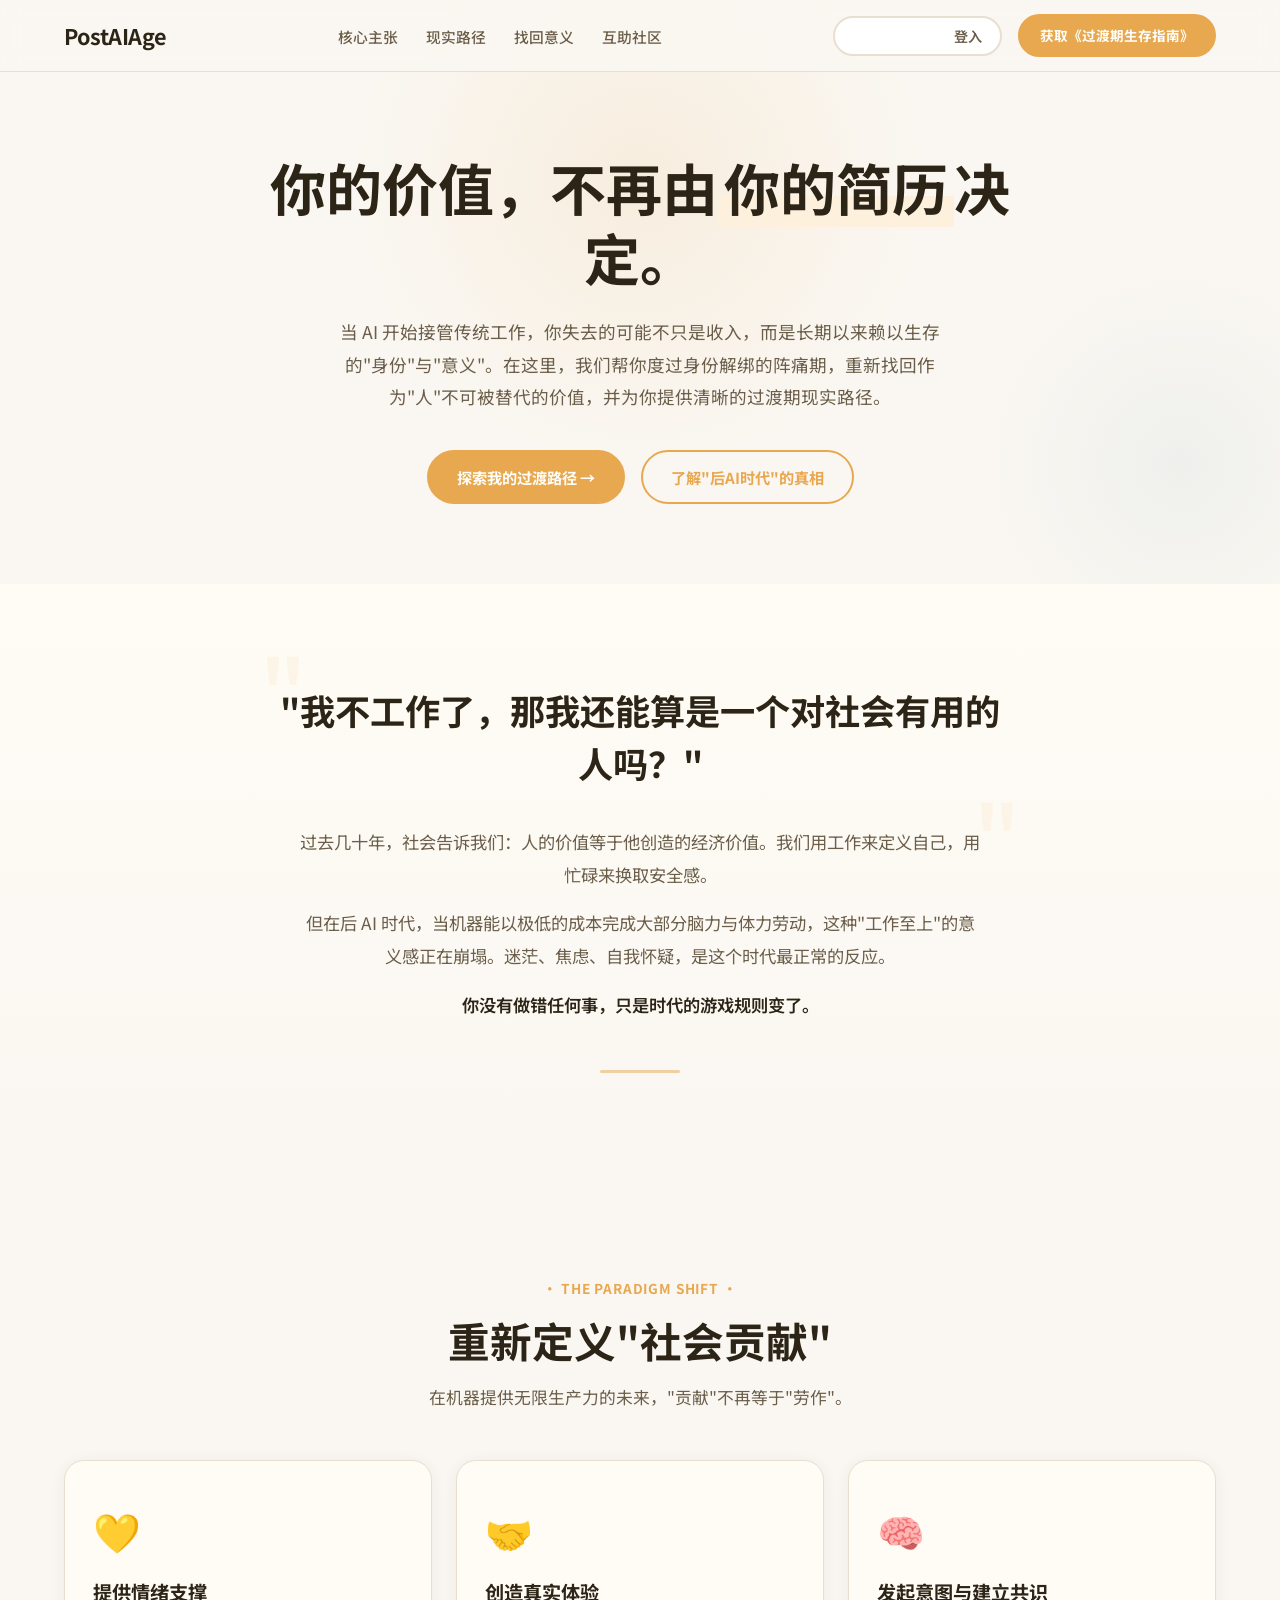
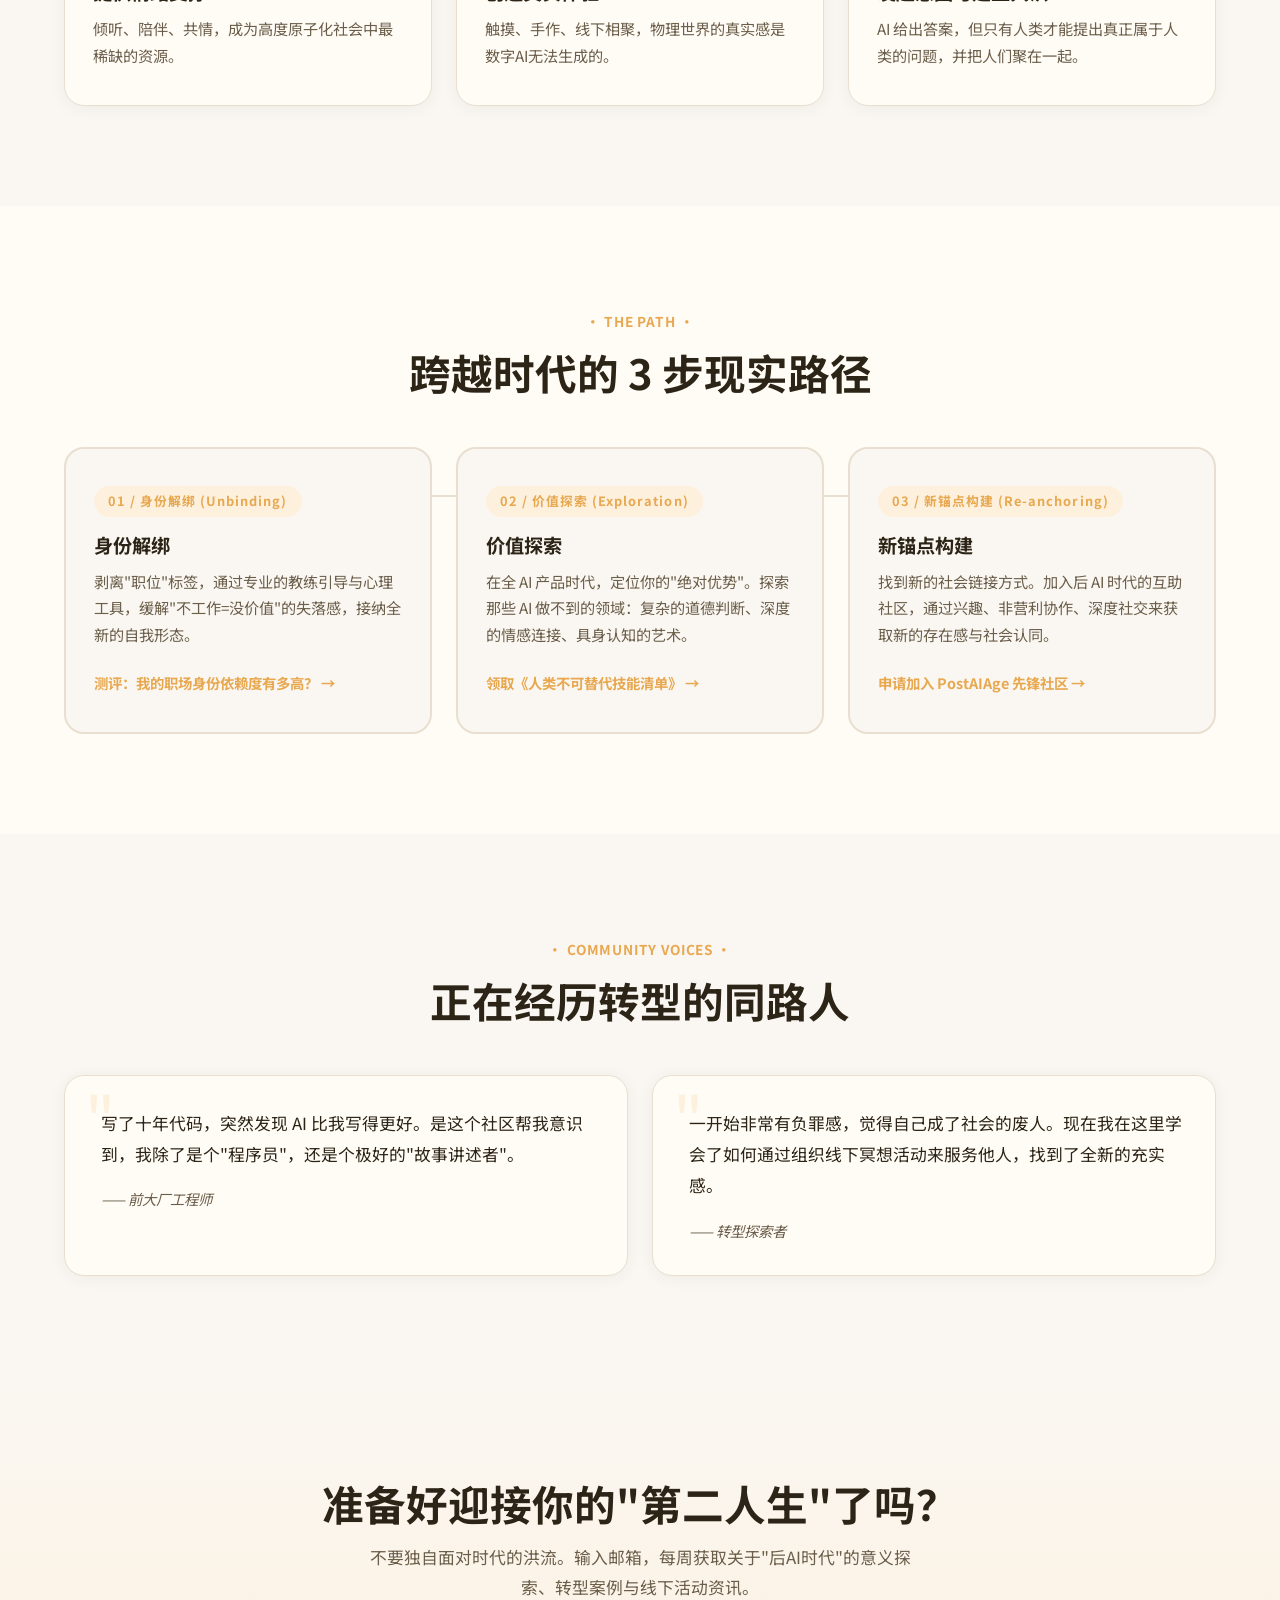
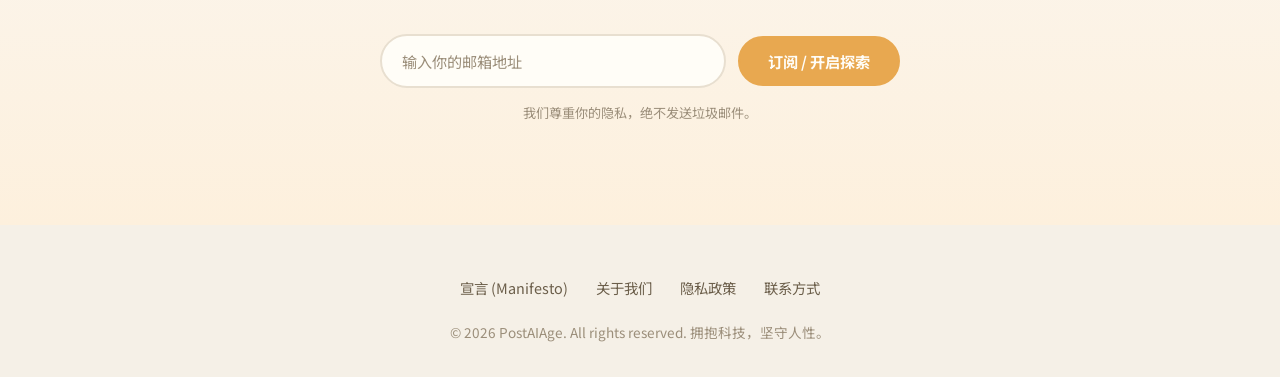
==== commit 3b91dd9e: "Add files via upload" ====
--- a/index.html
+++ b/index.html
@@ -8,6 +8,7 @@
   <link rel="preconnect" href="https://fonts.googleapis.com">
   <link rel="preconnect" href="https://fonts.gstatic.com" crossorigin>
   <link href="https://fonts.googleapis.com/css2?family=Noto+Sans+SC:wght@400;700&display=swap" rel="stylesheet">
+  <link href="https://fonts.googleapis.com/icon?family=Material+Icons" rel="stylesheet">
 
   <style>
     /* ===== Reset & Base ===== */
@@ -407,6 +408,38 @@
       font-size: 0.85rem; color: var(--text-light);
     }
 
+    /* ===== Auth / Login Button ===== */
+    .auth-btn {
+      display: inline-flex; align-items: center; gap: 6px;
+      font-family: inherit; font-size: 0.88rem; font-weight: 600;
+      padding: 8px 18px; border-radius: var(--radius-pill);
+      cursor: pointer; transition: all 0.25s ease;
+      border: 2px solid var(--border); background: white;
+      color: var(--text-muted); white-space: nowrap;
+    }
+    .auth-btn:hover {
+      border-color: var(--accent); color: var(--accent);
+    }
+    .auth-btn .material-icons { font-size: 1.2rem; }
+    .auth-user {
+      display: none; align-items: center; gap: 10px;
+    }
+    .auth-avatar {
+      width: 34px; height: 34px; border-radius: 50%;
+      object-fit: cover; border: 2px solid var(--accent-light);
+    }
+    .auth-name {
+      font-size: 0.88rem; font-weight: 600; color: var(--text);
+      max-width: 120px; overflow: hidden; text-overflow: ellipsis;
+      white-space: nowrap;
+    }
+    .auth-logout {
+      font-size: 0.8rem; font-weight: 600; color: #C25450;
+      cursor: pointer; background: none; border: none;
+      font-family: inherit; padding: 0;
+    }
+    .auth-logout:hover { color: #A04040; text-decoration: underline; }
+
     /* ===== Fade-in Animation ===== */
     .fade-in {
       opacity: 0; transform: translateY(24px);
@@ -429,8 +462,17 @@
         <li><a href="#problem" data-nav>找回意义</a></li>
         <li><a href="#community" data-nav>互助社区</a></li>
       </ul>
-      <div class="navbar-cta" id="navCta">
-        <a href="#cta" class="btn btn-primary btn-sm">获取《过渡期生存指南》</a>
+      <!-- Auth Button (右上角登入) -->
+      <div class="navbar-cta" id="navCta" style="gap: 12px;">
+        <button id="auth-login-btn" class="auth-btn" onclick="loginWithGoogle()">
+          <span class="material-icons">login</span> 登入
+        </button>
+        <div id="auth-user-info" class="auth-user">
+          <img id="auth-avatar" class="auth-avatar" src="" alt="avatar" referrerpolicy="no-referrer">
+          <span id="auth-name" class="auth-name"></span>
+          <button id="auth-logout-btn" class="auth-logout" onclick="logout()">登出</button>
+        </div>
+        <a href="#cta" class="btn btn-primary btn-sm" style="margin-left:4px;">获取《过渡期生存指南》</a>
       </div>
       <button class="hamburger" id="hamburger" aria-label="Toggle menu">
         <span></span><span></span><span></span>
@@ -562,8 +604,8 @@
     <div class="container">
       <h2 class="cta-headline">准备好迎接你的"第二人生"了吗？</h2>
       <p class="cta-sub">不要独自面对时代的洪流。输入邮箱，每周获取关于"后AI时代"的意义探索、转型案例与线下活动资讯。</p>
-      <form class="cta-form" onsubmit="event.preventDefault(); alert('感谢订阅！我们会尽快与你联系。');">
-        <input type="email" placeholder="输入你的邮箱地址" required>
+      <form class="cta-form" action="https://formspree.io/f/xeeybdgo" method="POST">
+        <input type="email" name="email" placeholder="输入你的邮箱地址" required>
         <button type="submit" class="btn btn-primary">订阅 / 开启探索</button>
       </form>
       <p class="cta-note">我们尊重你的隐私，绝不发送垃圾邮件。</p>
@@ -583,6 +625,67 @@
     </div>
   </footer>
 
+  <!-- ===== Firebase Auth Module ===== -->
+  <script type="module">
+    import { initializeApp } from "https://www.gstatic.com/firebasejs/10.8.0/firebase-app.js";
+    import { getAuth, GoogleAuthProvider, signInWithPopup, signOut, onAuthStateChanged } from "https://www.gstatic.com/firebasejs/10.8.0/firebase-auth.js";
+
+    const firebaseConfig = {
+      apiKey: "AIzaSyBP7BlQVl4m5XUeWt6lTxYu3I1PAsbZavI",
+      authDomain: "post-ai-age.firebaseapp.com",
+      projectId: "post-ai-age",
+      storageBucket: "post-ai-age.firebasestorage.app",
+      messagingSenderId: "144030018765",
+      appId: "1:144030018765:web:6b86b0f39d79a3adb44d84",
+      measurementId: "G-C6MJ56Y0LR"
+    };
+
+    const app = initializeApp(firebaseConfig);
+    const auth = getAuth(app);
+    const provider = new GoogleAuthProvider();
+
+    // Google 登入
+    window.loginWithGoogle = async () => {
+      try {
+        await signInWithPopup(auth, provider);
+      } catch (error) {
+        console.error("Google 登入失敗：", error);
+      }
+    };
+
+    // 登出
+    window.logout = async () => {
+      try {
+        await signOut(auth);
+      } catch (error) {
+        console.error("登出失敗：", error);
+      }
+    };
+
+    // 監聽登入狀態，切換 UI
+    onAuthStateChanged(auth, (user) => {
+      const loginBtn = document.getElementById('auth-login-btn');
+      const userInfo = document.getElementById('auth-user-info');
+      const avatar   = document.getElementById('auth-avatar');
+      const nameSpan = document.getElementById('auth-name');
+
+      if (user) {
+        // 已登入：隱藏登入掣，顯示用戶頭像 + 名稱 + 登出
+        if (loginBtn) loginBtn.style.display = 'none';
+        if (userInfo) userInfo.style.display = 'flex';
+        if (avatar) {
+          avatar.src = user.photoURL || '';
+          avatar.alt = user.displayName || '';
+        }
+        if (nameSpan) nameSpan.textContent = user.displayName || user.email;
+      } else {
+        // 未登入：顯示登入掣，隱藏用戶資訊
+        if (loginBtn) loginBtn.style.display = 'inline-flex';
+        if (userInfo) userInfo.style.display = 'none';
+      }
+    });
+  </script>
+
   <!-- ===== Scripts ===== -->
   <script>
     (function() {
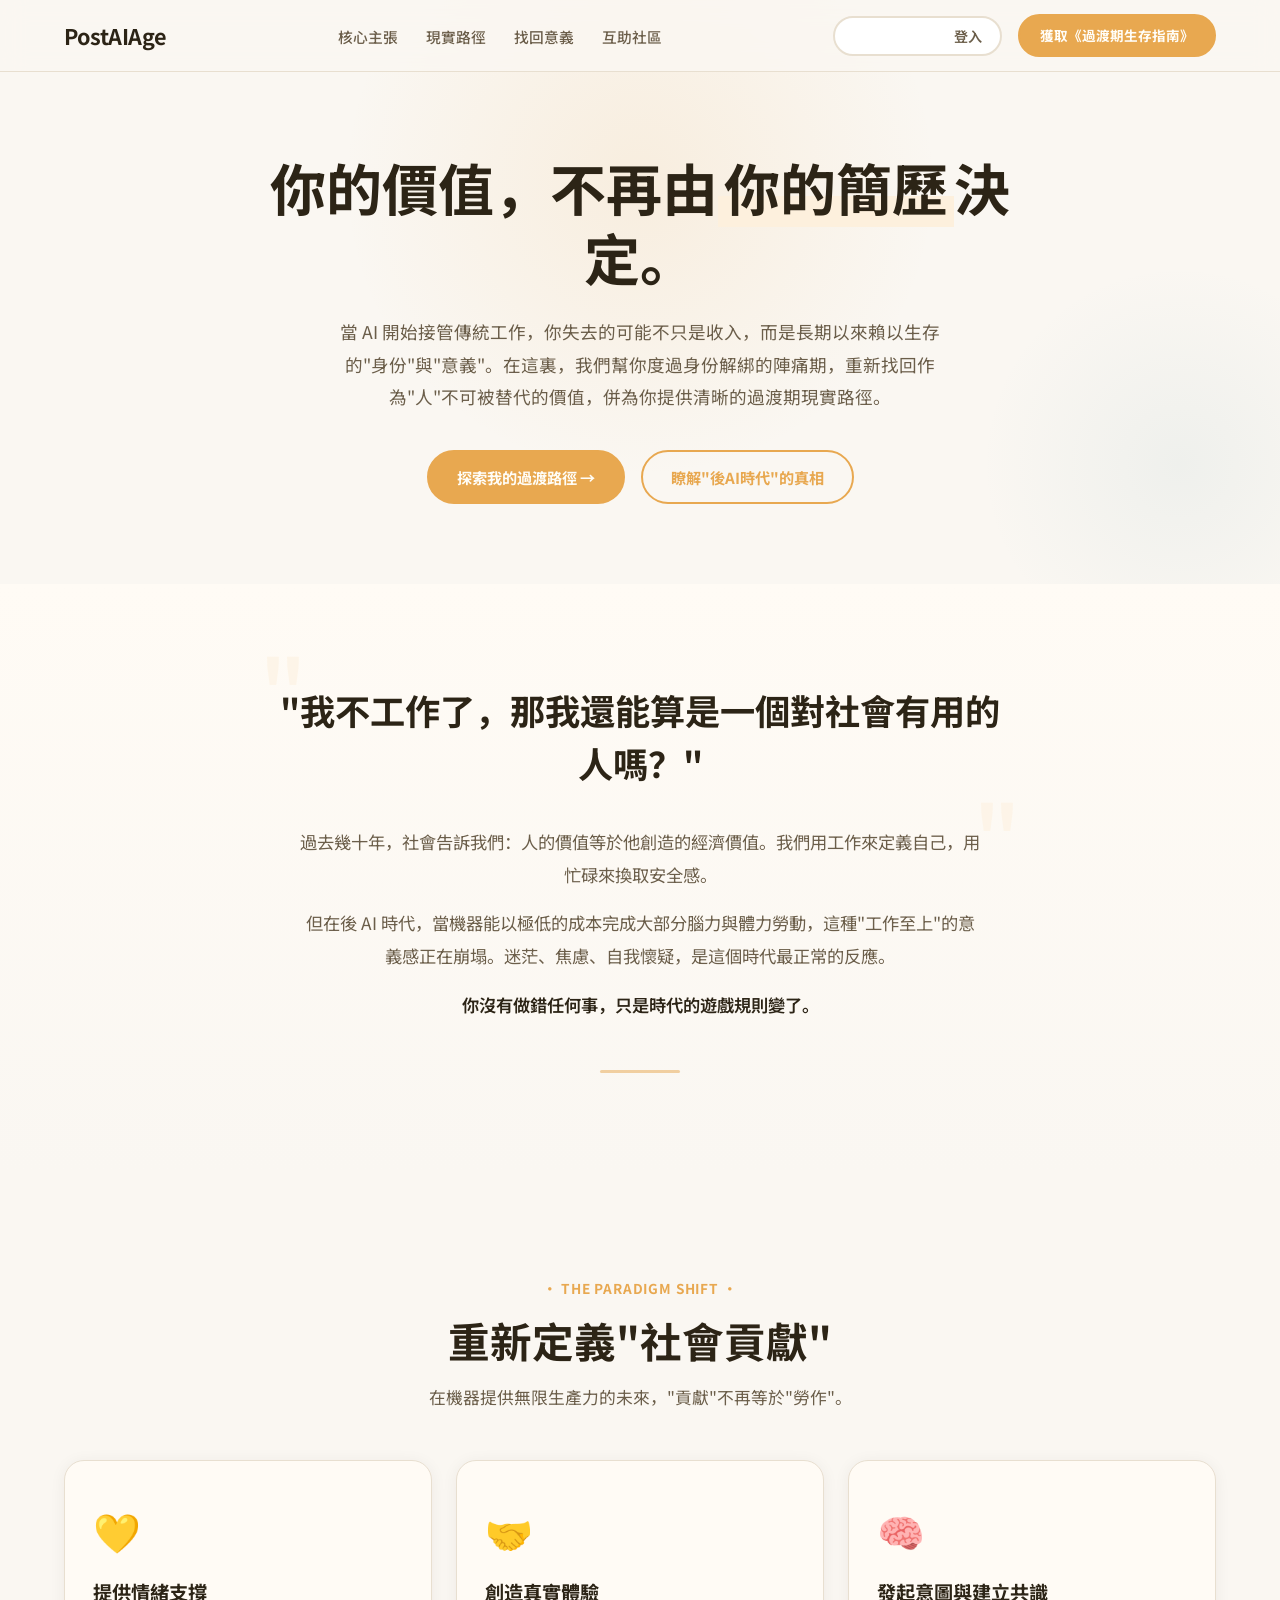
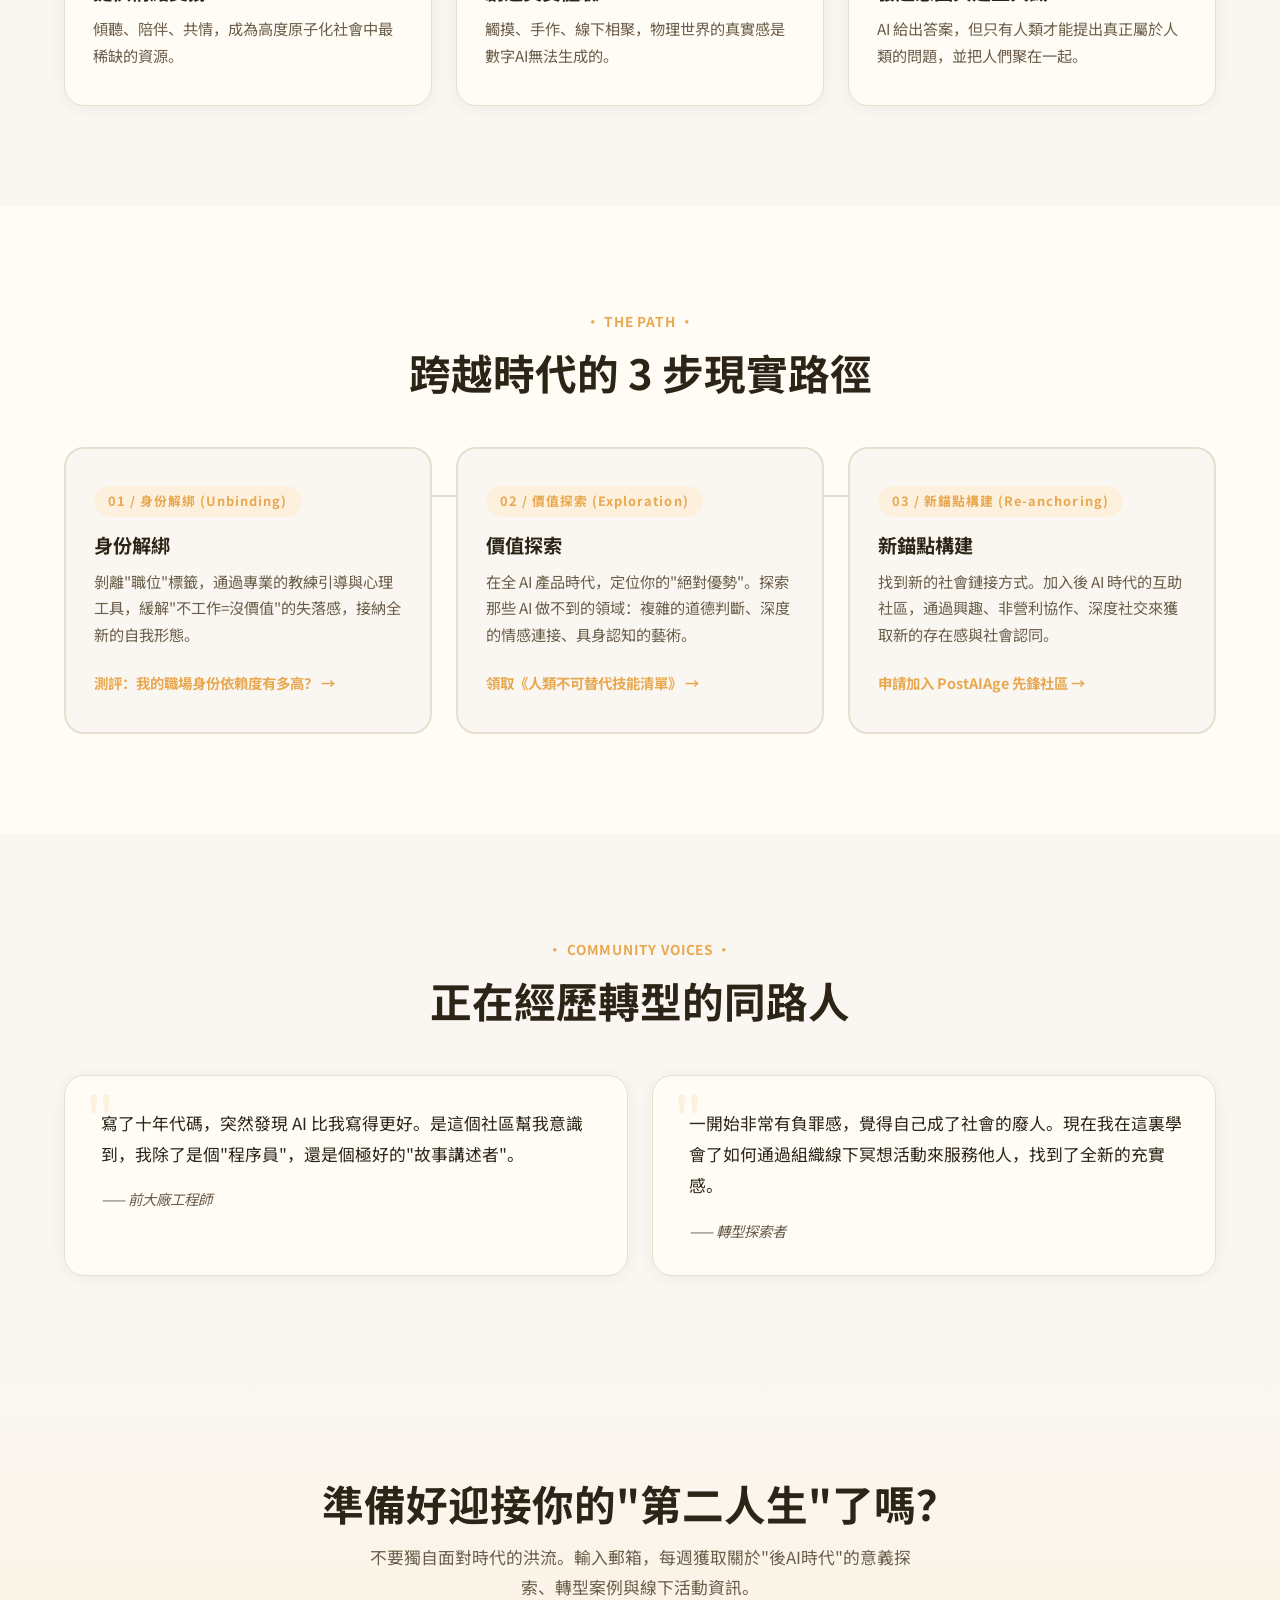
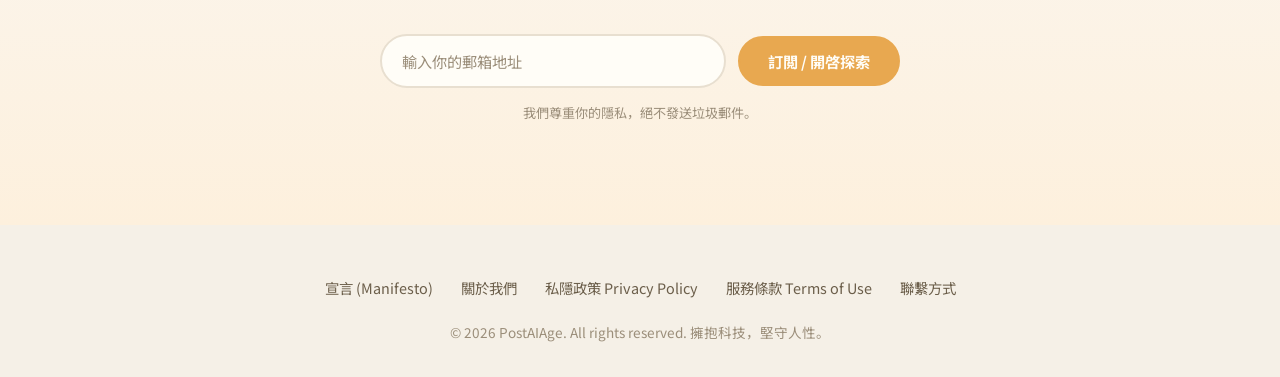
==== commit daa43b05: "Add files via upload" ====
--- a/index.html
+++ b/index.html
@@ -3,8 +3,8 @@
 <head>
   <meta charset="UTF-8">
   <meta name="viewport" content="width=device-width, initial-scale=1.0">
-  <title>PostAIAge — 你的价值，不再由你的简历决定。</title>
-  <meta name="description" content="当 AI 开始接管传统工作，我们帮你度过身份解绑的阵痛期，重新找回作为"人"不可被替代的价值。">
+  <title>PostAIAge — 你的價值，不再由你的簡歷決定。</title>
+  <meta name="description" content="當 AI 開始接管傳統工作，我們幫你度過身份解綁的陣痛期，重新找回作為"人"不可被替代的價值。">
   <link rel="preconnect" href="https://fonts.googleapis.com">
   <link rel="preconnect" href="https://fonts.gstatic.com" crossorigin>
   <link href="https://fonts.googleapis.com/css2?family=Noto+Sans+SC:wght@400;700&display=swap" rel="stylesheet">
@@ -457,10 +457,10 @@
     <div class="container">
       <a href="#hero" class="navbar-logo">PostAIAge</a>
       <ul class="navbar-links" id="navLinks">
-        <li><a href="#paradigm" data-nav>核心主张</a></li>
-        <li><a href="#path" data-nav>现实路径</a></li>
-        <li><a href="#problem" data-nav>找回意义</a></li>
-        <li><a href="#community" data-nav>互助社区</a></li>
+        <li><a href="#paradigm" data-nav>核心主張</a></li>
+        <li><a href="#path" data-nav>現實路徑</a></li>
+        <li><a href="#problem" data-nav>找回意義</a></li>
+        <li><a href="#community" data-nav>互助社區</a></li>
       </ul>
       <!-- Auth Button (右上角登入) -->
       <div class="navbar-cta" id="navCta" style="gap: 12px;">
@@ -472,7 +472,7 @@
           <span id="auth-name" class="auth-name"></span>
           <button id="auth-logout-btn" class="auth-logout" onclick="logout()">登出</button>
         </div>
-        <a href="#cta" class="btn btn-primary btn-sm" style="margin-left:4px;">获取《过渡期生存指南》</a>
+        <a href="#cta" class="btn btn-primary btn-sm" style="margin-left:4px;">獲取《過渡期生存指南》</a>
       </div>
       <button class="hamburger" id="hamburger" aria-label="Toggle menu">
         <span></span><span></span><span></span>
@@ -486,14 +486,14 @@
     <div class="hero-glow-2"></div>
     <div class="container">
       <h1 class="hero-title">
-        你的价值，不再由<span class="highlight-word">你的简历</span>决定。
+        你的價值，不再由<span class="highlight-word">你的簡歷</span>決定。
       </h1>
       <p class="hero-subtitle">
-        当 AI 开始接管传统工作，你失去的可能不只是收入，而是长期以来赖以生存的"身份"与"意义"。在这里，我们帮你度过身份解绑的阵痛期，重新找回作为"人"不可被替代的价值，并为你提供清晰的过渡期现实路径。
+        當 AI 開始接管傳統工作，你失去的可能不只是收入，而是長期以來賴以生存的"身份"與"意義"。在這裏，我們幫你度過身份解綁的陣痛期，重新找回作為"人"不可被替代的價值，併為你提供清晰的過渡期現實路徑。
       </p>
       <div class="hero-actions">
-        <a href="#path" class="btn btn-primary">探索我的过渡路径 →</a>
-        <a href="#problem" class="btn btn-outline">了解"后AI时代"的真相</a>
+        <a href="#path" class="btn btn-primary">探索我的過渡路徑 →</a>
+        <a href="#problem" class="btn btn-outline">瞭解"後AI時代"的真相</a>
       </div>
     </div>
   </section>
@@ -501,11 +501,11 @@
   <!-- ===== The Problem ===== -->
   <section class="section problem" id="problem">
     <div class="container">
-      <p class="problem-quote">"我不工作了，那我还能算是一个对社会有用的人吗？"</p>
+      <p class="problem-quote">"我不工作了，那我還能算是一個對社會有用的人嗎？"</p>
       <div class="section-body">
-        <p>过去几十年，社会告诉我们：人的价值等于他创造的经济价值。我们用工作来定义自己，用忙碌来换取安全感。</p>
-        <p style="margin-top: 16px;">但在后 AI 时代，当机器能以极低的成本完成大部分脑力与体力劳动，这种"工作至上"的意义感正在崩塌。迷茫、焦虑、自我怀疑，是这个时代最正常的反应。</p>
-        <p style="margin-top: 16px; font-weight: 600; color: var(--text);">你没有做错任何事，只是时代的游戏规则变了。</p>
+        <p>過去幾十年，社會告訴我們：人的價值等於他創造的經濟價值。我們用工作來定義自己，用忙碌來換取安全感。</p>
+        <p style="margin-top: 16px;">但在後 AI 時代，當機器能以極低的成本完成大部分腦力與體力勞動，這種"工作至上"的意義感正在崩塌。迷茫、焦慮、自我懷疑，是這個時代最正常的反應。</p>
+        <p style="margin-top: 16px; font-weight: 600; color: var(--text);">你沒有做錯任何事，只是時代的遊戲規則變了。</p>
       </div>
       <div class="problem-divider"></div>
     </div>
@@ -516,27 +516,27 @@
     <div class="container">
       <div style="text-align:center;">
         <span class="section-label">· The Paradigm Shift ·</span>
-        <h2 class="section-title">重新定义"社会贡献"</h2>
-        <p style="font-size:1.05rem;color:var(--text-muted);">在机器提供无限生产力的未来，"贡献"不再等于"劳作"。</p>
+        <h2 class="section-title">重新定義"社會貢獻"</h2>
+        <p style="font-size:1.05rem;color:var(--text-muted);">在機器提供無限生產力的未來，"貢獻"不再等於"勞作"。</p>
       </div>
       <div class="cards-grid fade-in">
         <!-- Card 1 -->
         <div class="card">
           <span class="card-icon">💛</span>
-          <h3 class="card-title">提供情绪支撑</h3>
-          <p class="card-desc">倾听、陪伴、共情，成为高度原子化社会中最稀缺的资源。</p>
+          <h3 class="card-title">提供情緒支撐</h3>
+          <p class="card-desc">傾聽、陪伴、共情，成為高度原子化社會中最稀缺的資源。</p>
         </div>
         <!-- Card 2 -->
         <div class="card">
           <span class="card-icon">🤝</span>
-          <h3 class="card-title">创造真实体验</h3>
-          <p class="card-desc">触摸、手作、线下相聚，物理世界的真实感是数字AI无法生成的。</p>
+          <h3 class="card-title">創造真實體驗</h3>
+          <p class="card-desc">觸摸、手作、線下相聚，物理世界的真實感是數字AI無法生成的。</p>
         </div>
         <!-- Card 3 -->
         <div class="card">
           <span class="card-icon">🧠</span>
-          <h3 class="card-title">发起意图与建立共识</h3>
-          <p class="card-desc">AI 给出答案，但只有人类才能提出真正属于人类的问题，并把人们聚在一起。</p>
+          <h3 class="card-title">發起意圖與建立共識</h3>
+          <p class="card-desc">AI 給出答案，但只有人類才能提出真正屬於人類的問題，並把人們聚在一起。</p>
         </div>
       </div>
     </div>
@@ -547,30 +547,30 @@
     <div class="container">
       <div style="text-align:center;">
         <span class="section-label">· The Path ·</span>
-        <h2 class="section-title">跨越时代的 3 步现实路径</h2>
+        <h2 class="section-title">跨越時代的 3 步現實路徑</h2>
       </div>
       <div class="path-cards-wrapper">
         <div class="path-cards fade-in">
           <!-- Step 01 -->
           <div class="path-card">
-            <span class="path-step">01 / 身份解绑 (Unbinding)</span>
-            <h3 class="path-card-title">身份解绑</h3>
-            <p class="path-card-desc">剥离"职位"标签，通过专业的教练引导与心理工具，缓解"不工作=没价值"的失落感，接纳全新的自我形态。</p>
-            <a href="#" class="path-card-link">测评：我的职场身份依赖度有多高？ →</a>
+            <span class="path-step">01 / 身份解綁 (Unbinding)</span>
+            <h3 class="path-card-title">身份解綁</h3>
+            <p class="path-card-desc">剝離"職位"標籤，通過專業的教練引導與心理工具，緩解"不工作=沒價值"的失落感，接納全新的自我形態。</p>
+            <a href="#" class="path-card-link">測評：我的職場身份依賴度有多高？ →</a>
           </div>
           <!-- Step 02 -->
           <div class="path-card">
-            <span class="path-step">02 / 价值探索 (Exploration)</span>
-            <h3 class="path-card-title">价值探索</h3>
-            <p class="path-card-desc">在全 AI 产品时代，定位你的"绝对优势"。探索那些 AI 做不到的领域：复杂的道德判断、深度的情感连接、具身认知的艺术。</p>
-            <a href="#" class="path-card-link">领取《人类不可替代技能清单》 →</a>
+            <span class="path-step">02 / 價值探索 (Exploration)</span>
+            <h3 class="path-card-title">價值探索</h3>
+            <p class="path-card-desc">在全 AI 產品時代，定位你的"絕對優勢"。探索那些 AI 做不到的領域：複雜的道德判斷、深度的情感連接、具身認知的藝術。</p>
+            <a href="#" class="path-card-link">領取《人類不可替代技能清單》 →</a>
           </div>
           <!-- Step 03 -->
           <div class="path-card">
-            <span class="path-step">03 / 新锚点构建 (Re-anchoring)</span>
-            <h3 class="path-card-title">新锚点构建</h3>
-            <p class="path-card-desc">找到新的社会链接方式。加入后 AI 时代的互助社区，通过兴趣、非营利协作、深度社交来获取新的存在感与社会认同。</p>
-            <a href="#" class="path-card-link">申请加入 PostAIAge 先锋社区 →</a>
+            <span class="path-step">03 / 新錨點構建 (Re-anchoring)</span>
+            <h3 class="path-card-title">新錨點構建</h3>
+            <p class="path-card-desc">找到新的社會鏈接方式。加入後 AI 時代的互助社區，通過興趣、非營利協作、深度社交來獲取新的存在感與社會認同。</p>
+            <a href="#" class="path-card-link">申請加入 PostAIAge 先鋒社區 →</a>
           </div>
         </div>
       </div>
@@ -582,18 +582,18 @@
     <div class="container">
       <div style="text-align:center;">
         <span class="section-label">· Community Voices ·</span>
-        <h2 class="section-title">正在经历转型的同路人</h2>
+        <h2 class="section-title">正在經歷轉型的同路人</h2>
       </div>
       <div class="testimonial-grid fade-in">
         <!-- Testimonial 1 -->
         <div class="testimonial-card">
-          <p class="testimonial-text">写了十年代码，突然发现 AI 比我写得更好。是这个社区帮我意识到，我除了是个"程序员"，还是个极好的"故事讲述者"。</p>
-          <p class="testimonial-author">—— 前大厂工程师</p>
+          <p class="testimonial-text">寫了十年代碼，突然發現 AI 比我寫得更好。是這個社區幫我意識到，我除了是個"程序員"，還是個極好的"故事講述者"。</p>
+          <p class="testimonial-author">—— 前大廠工程師</p>
         </div>
         <!-- Testimonial 2 -->
         <div class="testimonial-card">
-          <p class="testimonial-text">一开始非常有负罪感，觉得自己成了社会的废人。现在我在这里学会了如何通过组织线下冥想活动来服务他人，找到了全新的充实感。</p>
-          <p class="testimonial-author">—— 转型探索者</p>
+          <p class="testimonial-text">一開始非常有負罪感，覺得自己成了社會的廢人。現在我在這裏學會了如何通過組織線下冥想活動來服務他人，找到了全新的充實感。</p>
+          <p class="testimonial-author">—— 轉型探索者</p>
         </div>
       </div>
     </div>
@@ -602,13 +602,13 @@
   <!-- ===== Final CTA ===== -->
   <section class="section cta-section" id="cta">
     <div class="container">
-      <h2 class="cta-headline">准备好迎接你的"第二人生"了吗？</h2>
-      <p class="cta-sub">不要独自面对时代的洪流。输入邮箱，每周获取关于"后AI时代"的意义探索、转型案例与线下活动资讯。</p>
+      <h2 class="cta-headline">準備好迎接你的"第二人生"了嗎？</h2>
+      <p class="cta-sub">不要獨自面對時代的洪流。輸入郵箱，每週獲取關於"後AI時代"的意義探索、轉型案例與線下活動資訊。</p>
       <form class="cta-form" action="https://formspree.io/f/xeeybdgo" method="POST">
-        <input type="email" name="email" placeholder="输入你的邮箱地址" required>
-        <button type="submit" class="btn btn-primary">订阅 / 开启探索</button>
+        <input type="email" name="email" placeholder="輸入你的郵箱地址" required>
+        <button type="submit" class="btn btn-primary">訂閲 / 開啓探索</button>
       </form>
-      <p class="cta-note">我们尊重你的隐私，绝不发送垃圾邮件。</p>
+      <p class="cta-note">我們尊重你的隱私，絕不發送垃圾郵件。</p>
     </div>
   </section>
 
@@ -617,11 +617,12 @@
     <div class="container">
       <ul class="footer-links">
         <li><a href="#">宣言 (Manifesto)</a></li>
-        <li><a href="#">关于我们</a></li>
-        <li><a href="#">隐私政策</a></li>
-        <li><a href="#">联系方式</a></li>
+        <li><a href="#">關於我們</a></li>
+        <li><a href="privacy.html">私隱政策 Privacy Policy</a></li>
+        <li><a href="terms.html">服務條款 Terms of Use</a></li>
+        <li><a href="#">聯繫方式</a></li>
       </ul>
-      <p class="footer-copy">&copy; 2026 PostAIAge. All rights reserved. 拥抱科技，坚守人性。</p>
+      <p class="footer-copy">&copy; 2026 PostAIAge. All rights reserved. 擁抱科技，堅守人性。</p>
     </div>
   </footer>
 
@@ -670,7 +671,7 @@
       const nameSpan = document.getElementById('auth-name');
 
       if (user) {
-        // 已登入：隱藏登入掣，顯示用戶頭像 + 名稱 + 登出
+        // 已登入：隱藏登入掣，顯示用户頭像 + 名稱 + 登出
         if (loginBtn) loginBtn.style.display = 'none';
         if (userInfo) userInfo.style.display = 'flex';
         if (avatar) {
@@ -679,7 +680,7 @@
         }
         if (nameSpan) nameSpan.textContent = user.displayName || user.email;
       } else {
-        // 未登入：顯示登入掣，隱藏用戶資訊
+        // 未登入：顯示登入掣，隱藏用户資訊
         if (loginBtn) loginBtn.style.display = 'inline-flex';
         if (userInfo) userInfo.style.display = 'none';
       }
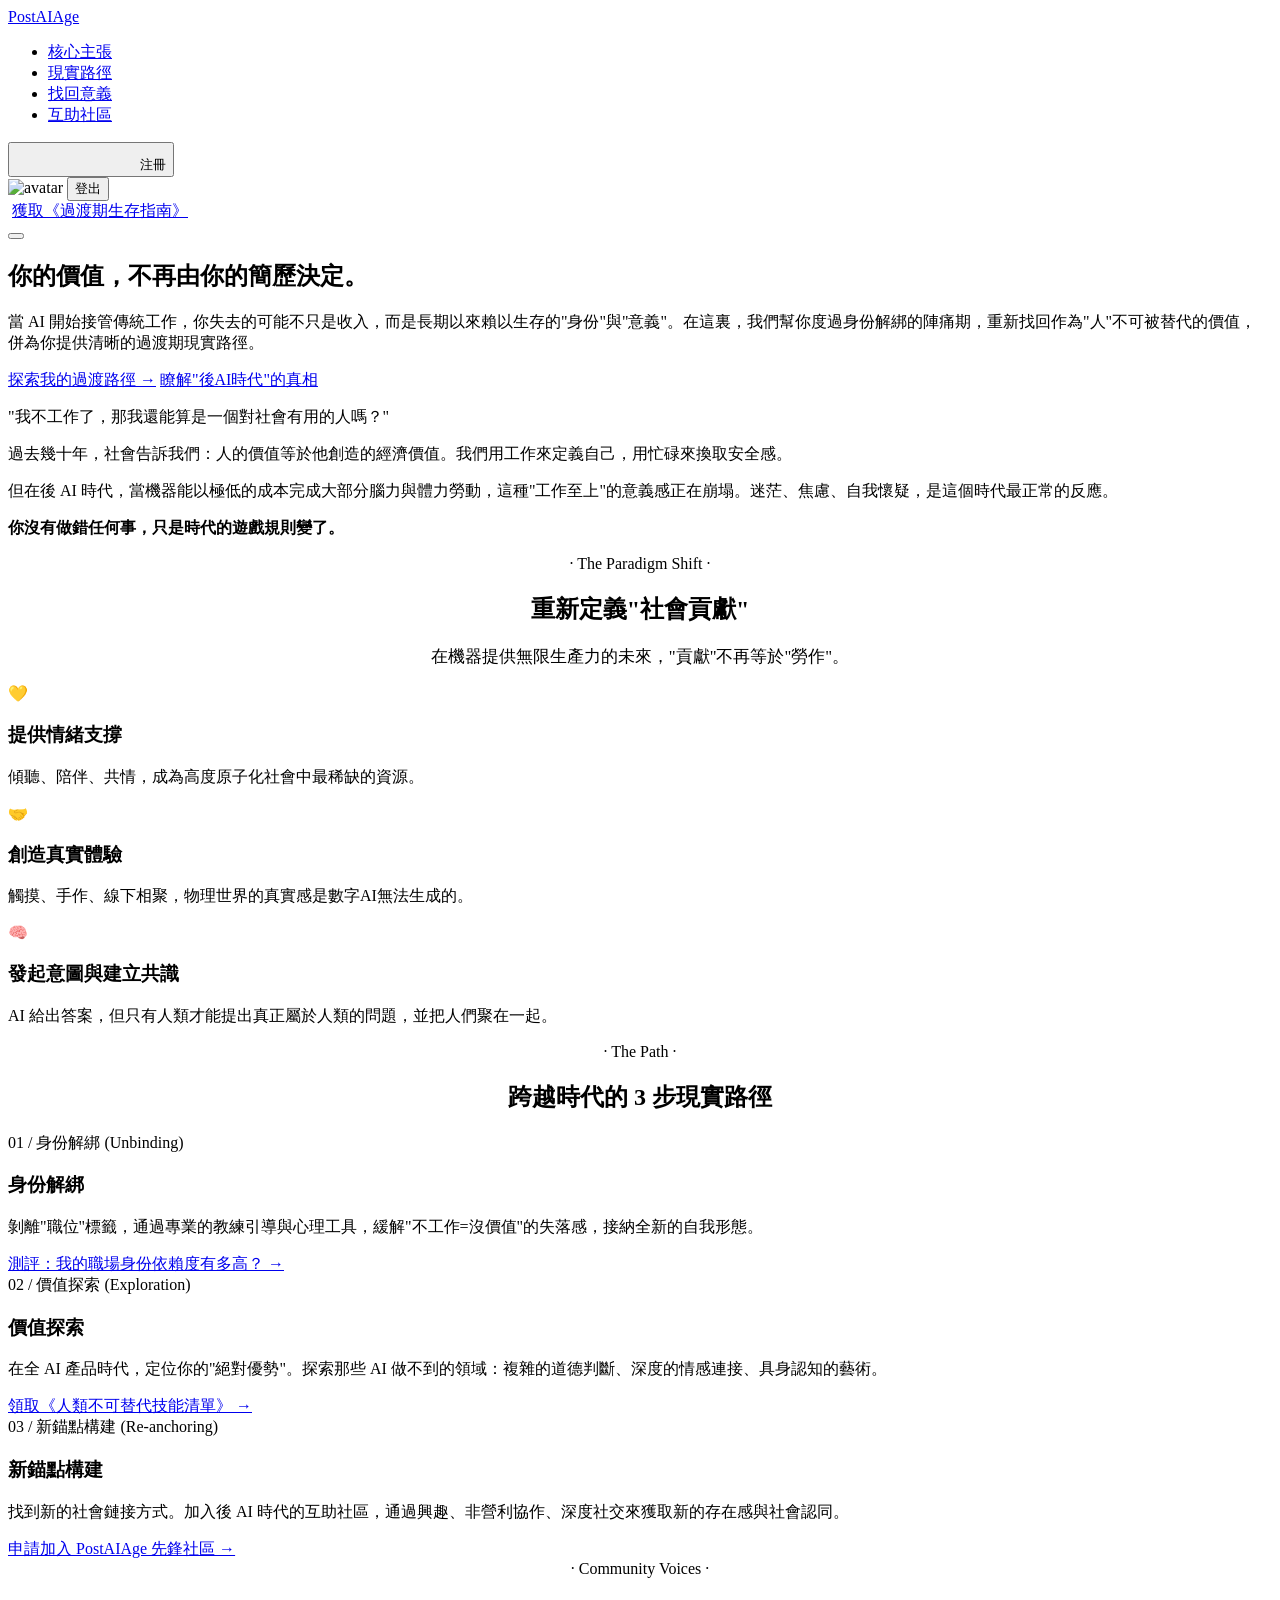
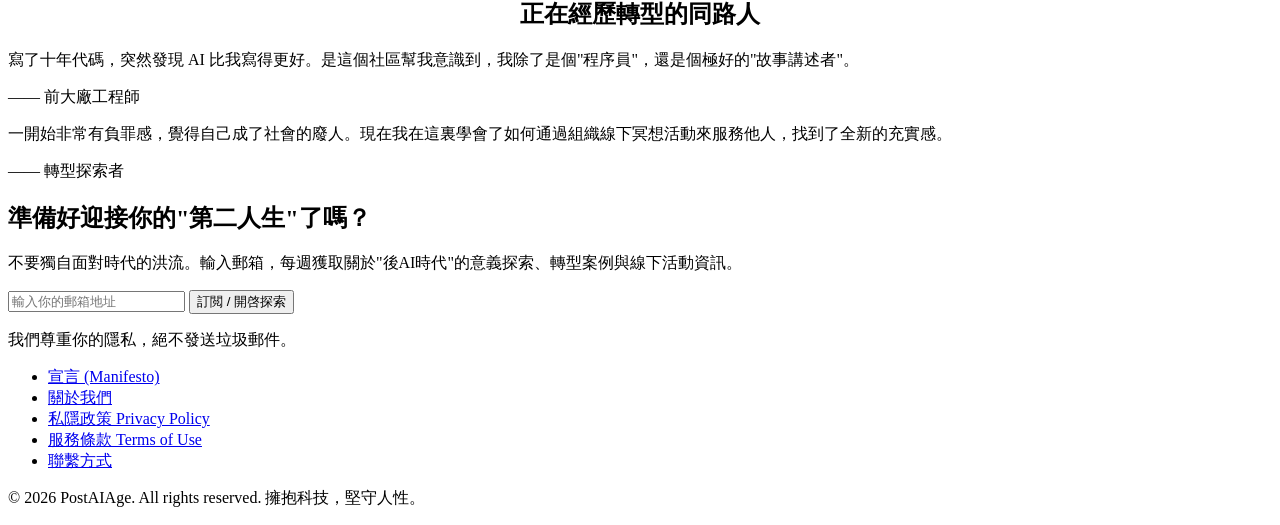
==== commit 99e82680: "refactor: split monolith into public/css & public/js, move HTML to public/, change 登入→注冊" ====
--- a/index.html
+++ b/index.html
@@ -9,446 +9,7 @@
   <link rel="preconnect" href="https://fonts.gstatic.com" crossorigin>
   <link href="https://fonts.googleapis.com/css2?family=Noto+Sans+SC:wght@400;700&display=swap" rel="stylesheet">
   <link href="https://fonts.googleapis.com/icon?family=Material+Icons" rel="stylesheet">
-
-  <style>
-    /* ===== Reset & Base ===== */
-    *, *::before, *::after { box-sizing: border-box; margin: 0; padding: 0; }
-
-    :root {
-      --bg: #FAF7F2;
-      --bg-card: #FFFBF5;
-      --accent: #E8A850;
-      --accent-deep: #D4923A;
-      --accent-light: #FDF0DD;
-      --secondary: #6B9EAB;
-      --secondary-light: #E8F2F4;
-      --text: #2C2416;
-      --text-muted: #6B5E4A;
-      --text-light: #9B8E7A;
-      --border: #E8DFD0;
-      --radius-sm: 8px;
-      --radius: 16px;
-      --radius-lg: 20px;
-      --radius-pill: 9999px;
-      --shadow-card: 0 2px 16px rgba(44, 36, 22, 0.06);
-      --shadow-card-hover: 0 8px 32px rgba(44, 36, 22, 0.10);
-      --max-width: 1200px;
-      --nav-height: 72px;
-    }
-
-    html {
-      scroll-behavior: smooth;
-      scroll-padding-top: var(--nav-height);
-    }
-
-    body {
-      font-family: 'Noto Sans SC', 'PingFang SC', 'Inter', system-ui, -apple-system, sans-serif;
-      background-color: var(--bg);
-      color: var(--text);
-      line-height: 1.75;
-      -webkit-font-smoothing: antialiased;
-      -moz-osx-font-smoothing: grayscale;
-    }
-
-    /* ===== Typography ===== */
-    h1, h2, h3, h4 { font-weight: 700; line-height: 1.3; }
-    a { color: var(--secondary); text-decoration: none; transition: color 0.2s; }
-    a:hover { color: #4A7D89; }
-
-    /* ===== Utility ===== */
-    .container { max-width: var(--max-width); margin: 0 auto; padding: 0 24px; }
-
-    .btn {
-      display: inline-flex; align-items: center; justify-content: center;
-      gap: 6px; font-family: inherit; font-size: 0.95rem; font-weight: 700;
-      padding: 12px 28px; border-radius: var(--radius-pill);
-      cursor: pointer; transition: all 0.25s ease; border: 2px solid transparent;
-      white-space: nowrap;
-    }
-    .btn-primary {
-      background: var(--accent); color: #FFFDF7; border-color: var(--accent);
-    }
-    .btn-primary:hover {
-      background: var(--accent-deep); border-color: var(--accent-deep);
-    }
-    .btn-outline {
-      background: transparent; color: var(--accent); border-color: var(--accent);
-    }
-    .btn-outline:hover {
-      background: var(--accent-light);
-    }
-    .btn-sm { padding: 8px 20px; font-size: 0.85rem; }
-
-    .section {
-      padding: 100px 0;
-    }
-    @media (max-width: 768px) {
-      .section { padding: 64px 0; }
-    }
-
-    .section-label {
-      display: inline-block; font-size: 0.85rem; font-weight: 700;
-      letter-spacing: 0.06em; text-transform: uppercase;
-      color: var(--accent); margin-bottom: 12px;
-    }
-
-    .section-title {
-      font-size: clamp(1.8rem, 4vw, 2.6rem);
-      margin-bottom: 16px; color: var(--text);
-    }
-
-    .section-body {
-      max-width: 680px; margin: 0 auto; text-align: center;
-      font-size: 1.08rem; color: var(--text-muted); line-height: 1.9;
-    }
-
-    .highlight {
-      background: linear-gradient(180deg, transparent 60%, var(--accent-light) 60%);
-      padding: 0 4px;
-    }
-
-    /* ===== Navbar ===== */
-    .navbar {
-      position: fixed; top: 0; left: 0; right: 0; z-index: 1000;
-      height: var(--nav-height);
-      background: rgba(250, 247, 242, 0.82);
-      backdrop-filter: blur(12px);
-      -webkit-backdrop-filter: blur(12px);
-      border-bottom: 1px solid var(--border);
-    }
-    .navbar .container {
-      display: flex; align-items: center; justify-content: space-between;
-      height: 100%;
-    }
-    .navbar-logo {
-      font-size: 1.35rem; font-weight: 700; color: var(--text);
-      letter-spacing: -0.02em;
-    }
-    .navbar-links {
-      display: flex; align-items: center; gap: 28px; list-style: none;
-    }
-    .navbar-links a {
-      color: var(--text-muted); font-size: 0.92rem; font-weight: 500;
-    }
-    .navbar-links a:hover { color: var(--text); }
-
-    .navbar-cta { display: flex; align-items: center; gap: 16px; }
-
-    .hamburger {
-      display: none; flex-direction: column; gap: 5px;
-      background: none; border: none; cursor: pointer; padding: 8px;
-      z-index: 1001;
-    }
-    .hamburger span {
-      display: block; width: 24px; height: 2px;
-      background: var(--text); border-radius: 2px;
-      transition: all 0.3s ease;
-    }
-    .hamburger.active span:nth-child(1) { transform: rotate(45deg) translate(5px, 5px); }
-    .hamburger.active span:nth-child(2) { opacity: 0; }
-    .hamburger.active span:nth-child(3) { transform: rotate(-45deg) translate(5px, -5px); }
-
-    @media (max-width: 768px) {
-      .navbar-links, .navbar-cta .btn-primary { display: none; }
-      .hamburger { display: flex; }
-      .navbar-links.mobile-open {
-        display: flex; flex-direction: column; align-items: flex-start;
-        gap: 16px; position: absolute; top: var(--nav-height);
-        left: 0; right: 0; background: rgba(250, 247, 242, 0.97);
-        backdrop-filter: blur(12px);
-        -webkit-backdrop-filter: blur(12px);
-        padding: 24px; border-bottom: 1px solid var(--border);
-      }
-      .navbar-cta.mobile-open { display: flex; }
-    }
-
-    /* ===== Hero ===== */
-    .hero {
-      padding-top: calc(var(--nav-height) + 80px);
-      padding-bottom: 80px;
-      position: relative; overflow: hidden;
-    }
-    .hero .container {
-      position: relative; z-index: 2;
-      text-align: center;
-    }
-    .hero-title {
-      font-size: clamp(2.2rem, 6vw, 3.5rem);
-      font-weight: 700; line-height: 1.25;
-      color: var(--text); margin-bottom: 24px;
-      max-width: 800px; margin-left: auto; margin-right: auto;
-    }
-    .hero-title .highlight-word {
-      position: relative;
-      background: linear-gradient(180deg, transparent 62%, var(--accent-light) 62%);
-      padding: 0 6px;
-    }
-    .hero-subtitle {
-      font-size: 1.1rem; color: var(--text-muted);
-      max-width: 640px; margin: 0 auto 36px;
-      line-height: 1.85;
-    }
-    .hero-actions {
-      display: flex; align-items: center; justify-content: center;
-      gap: 16px; flex-wrap: wrap;
-    }
-
-    /* Hero decorative glow */
-    .hero-glow {
-      position: absolute; top: -120px; left: 50%; transform: translateX(-50%);
-      width: 600px; height: 600px;
-      background: radial-gradient(circle, rgba(232,168,80,0.12) 0%, rgba(250,247,242,0) 70%);
-      border-radius: 50%; pointer-events: none; z-index: 1;
-    }
-    .hero-glow-2 {
-      position: absolute; bottom: -80px; right: -100px;
-      width: 400px; height: 400px;
-      background: radial-gradient(circle, rgba(107,158,171,0.08) 0%, rgba(250,247,242,0) 70%);
-      border-radius: 50%; pointer-events: none; z-index: 1;
-    }
-
-    /* ===== Problem Section ===== */
-    .problem {
-      background: linear-gradient(180deg, var(--bg-card) 0%, var(--bg) 100%);
-    }
-    .problem-quote {
-      font-size: clamp(1.6rem, 3.5vw, 2.2rem);
-      font-weight: 700; line-height: 1.5;
-      color: var(--text); text-align: center;
-      max-width: 720px; margin: 0 auto 36px;
-      position: relative;
-    }
-    .problem-quote::before {
-      content: '"'; font-size: 5rem; color: var(--accent-light);
-      position: absolute; top: -40px; left: -20px;
-      line-height: 1; opacity: 0.5; pointer-events: none;
-    }
-    .problem-quote::after {
-      content: '"'; font-size: 5rem; color: var(--accent-light);
-      position: absolute; bottom: -80px; right: -20px;
-      line-height: 1; opacity: 0.5; pointer-events: none;
-    }
-    .problem-divider {
-      width: 80px; height: 3px; background: var(--accent);
-      border-radius: 2px; margin: 48px auto 0;
-      opacity: 0.5;
-    }
-
-    /* ===== Paradigm Section ===== */
-    .cards-grid {
-      display: grid; grid-template-columns: repeat(3, 1fr);
-      gap: 24px; margin-top: 48px;
-    }
-    .card {
-      background: var(--bg-card); border-radius: var(--radius-lg);
-      padding: 36px 28px; border: 1px solid var(--border);
-      box-shadow: var(--shadow-card);
-      transition: transform 0.3s ease, box-shadow 0.3s ease;
-    }
-    .card:hover {
-      transform: translateY(-4px);
-      box-shadow: var(--shadow-card-hover);
-    }
-    .card-icon {
-      font-size: 2.4rem; margin-bottom: 16px; display: block;
-    }
-    .card-title {
-      font-size: 1.2rem; font-weight: 700; margin-bottom: 10px;
-      color: var(--text);
-    }
-    .card-desc {
-      font-size: 0.95rem; color: var(--text-muted); line-height: 1.75;
-    }
-    @media (max-width: 768px) {
-      .cards-grid { grid-template-columns: 1fr; }
-    }
-    @media (min-width: 769px) and (max-width: 1024px) {
-      .cards-grid { grid-template-columns: repeat(2, 1fr); }
-    }
-
-    /* ===== Path Section ===== */
-    .path { background: var(--bg-card); }
-    .path-cards {
-      display: grid; grid-template-columns: repeat(3, 1fr);
-      gap: 24px; margin-top: 48px;
-    }
-    .path-card {
-      background: var(--bg); border-radius: var(--radius-lg);
-      padding: 36px 28px; border: 2px solid var(--border);
-      position: relative;
-      transition: transform 0.3s ease, box-shadow 0.3s ease, border-color 0.3s ease;
-    }
-    .path-card:hover {
-      transform: translateY(-4px);
-      box-shadow: var(--shadow-card-hover);
-      border-color: var(--accent);
-    }
-    .path-step {
-      display: inline-block; font-size: 0.8rem; font-weight: 700;
-      letter-spacing: 0.08em; color: var(--accent);
-      background: var(--accent-light); padding: 4px 14px;
-      border-radius: var(--radius-pill); margin-bottom: 16px;
-    }
-    .path-card-title {
-      font-size: 1.2rem; font-weight: 700; margin-bottom: 10px;
-      color: var(--text);
-    }
-    .path-card-desc {
-      font-size: 0.95rem; color: var(--text-muted); line-height: 1.75;
-      margin-bottom: 20px;
-    }
-    .path-card-link {
-      font-size: 0.9rem; font-weight: 700;
-      color: var(--accent); display: inline-flex; align-items: center; gap: 4px;
-    }
-    .path-card-link:hover { color: var(--accent-deep); }
-
-    /* Path connectors */
-    .path-cards-wrapper { position: relative; }
-    @media (min-width: 769px) {
-      .path-cards-wrapper::before {
-        content: '';
-        position: absolute; top: 48px; left: calc(16.67% + 24px); right: calc(16.67% + 24px);
-        height: 2px; background: var(--border);
-        z-index: 0;
-      }
-    }
-    @media (max-width: 768px) {
-      .path-cards { grid-template-columns: 1fr; }
-    }
-    @media (min-width: 769px) and (max-width: 1024px) {
-      .path-cards { grid-template-columns: repeat(2, 1fr); }
-    }
-
-    /* ===== Community / Social Proof ===== */
-    .testimonial-grid {
-      display: grid; grid-template-columns: repeat(2, 1fr);
-      gap: 24px; margin-top: 48px;
-    }
-    .testimonial-card {
-      background: var(--bg-card); border-radius: var(--radius-lg);
-      padding: 32px 28px; border: 1px solid var(--border);
-      box-shadow: var(--shadow-card); position: relative;
-    }
-    .testimonial-card::before {
-      content: '"';
-      font-size: 4rem; color: var(--accent-light);
-      position: absolute; top: 8px; left: 20px;
-      line-height: 1; pointer-events: none;
-    }
-    .testimonial-text {
-      font-size: 1.05rem; color: var(--text); line-height: 1.85;
-      position: relative; z-index: 1; padding-left: 8px;
-    }
-    .testimonial-author {
-      margin-top: 16px; font-size: 0.9rem;
-      color: var(--text-muted); font-style: italic;
-      padding-left: 8px;
-    }
-    @media (max-width: 768px) {
-      .testimonial-grid { grid-template-columns: 1fr; }
-    }
-
-    /* ===== CTA Section ===== */
-    .cta-section {
-      background: linear-gradient(180deg, var(--bg) 0%, var(--accent-light) 100%);
-      text-align: center;
-    }
-    .cta-headline {
-      font-size: clamp(1.8rem, 4.5vw, 2.6rem);
-      font-weight: 700; color: var(--text); margin-bottom: 12px;
-    }
-    .cta-sub {
-      font-size: 1.05rem; color: var(--text-muted);
-      max-width: 560px; margin: 0 auto 32px; line-height: 1.8;
-    }
-    .cta-form {
-      display: flex; align-items: center; justify-content: center;
-      gap: 12px; max-width: 520px; margin: 0 auto;
-    }
-    .cta-form input[type="email"] {
-      flex: 1; padding: 14px 20px; font-size: 0.95rem;
-      font-family: inherit; border: 2px solid var(--border);
-      border-radius: var(--radius-pill); background: #FFFDF7;
-      color: var(--text); outline: none;
-      transition: border-color 0.25s ease;
-    }
-    .cta-form input[type="email"]:focus {
-      border-color: var(--accent);
-    }
-    .cta-form input[type="email"]::placeholder {
-      color: var(--text-light);
-    }
-    .cta-form .btn { flex-shrink: 0; }
-    .cta-note {
-      margin-top: 14px; font-size: 0.82rem;
-      color: var(--text-light);
-    }
-    @media (max-width: 480px) {
-      .cta-form { flex-direction: column; }
-      .cta-form input[type="email"] { width: 100%; }
-      .cta-form .btn { width: 100%; }
-    }
-
-    /* ===== Footer ===== */
-    .footer {
-      background: #F5F0E7; padding: 48px 0 32px;
-      text-align: center;
-    }
-    .footer-links {
-      display: flex; align-items: center; justify-content: center;
-      gap: 28px; flex-wrap: wrap; list-style: none;
-      margin-bottom: 20px;
-    }
-    .footer-links a {
-      font-size: 0.9rem; color: var(--text-muted);
-    }
-    .footer-links a:hover { color: var(--text); }
-    .footer-copy {
-      font-size: 0.85rem; color: var(--text-light);
-    }
-
-    /* ===== Auth / Login Button ===== */
-    .auth-btn {
-      display: inline-flex; align-items: center; gap: 6px;
-      font-family: inherit; font-size: 0.88rem; font-weight: 600;
-      padding: 8px 18px; border-radius: var(--radius-pill);
-      cursor: pointer; transition: all 0.25s ease;
-      border: 2px solid var(--border); background: white;
-      color: var(--text-muted); white-space: nowrap;
-    }
-    .auth-btn:hover {
-      border-color: var(--accent); color: var(--accent);
-    }
-    .auth-btn .material-icons { font-size: 1.2rem; }
-    .auth-user {
-      display: none; align-items: center; gap: 10px;
-    }
-    .auth-avatar {
-      width: 34px; height: 34px; border-radius: 50%;
-      object-fit: cover; border: 2px solid var(--accent-light);
-    }
-    .auth-name {
-      font-size: 0.88rem; font-weight: 600; color: var(--text);
-      max-width: 120px; overflow: hidden; text-overflow: ellipsis;
-      white-space: nowrap;
-    }
-    .auth-logout {
-      font-size: 0.8rem; font-weight: 600; color: #C25450;
-      cursor: pointer; background: none; border: none;
-      font-family: inherit; padding: 0;
-    }
-    .auth-logout:hover { color: #A04040; text-decoration: underline; }
-
-    /* ===== Fade-in Animation ===== */
-    .fade-in {
-      opacity: 0; transform: translateY(24px);
-      transition: opacity 0.7s ease, transform 0.7s ease;
-    }
-    .fade-in.visible {
-      opacity: 1; transform: translateY(0);
-    }
-  </style>
+  <link rel="stylesheet" href="css/style.css">
 </head>
 <body>
 
@@ -462,10 +23,10 @@
         <li><a href="#problem" data-nav>找回意義</a></li>
         <li><a href="#community" data-nav>互助社區</a></li>
       </ul>
-      <!-- Auth Button (右上角登入) -->
+      <!-- Auth Button (右上角注冊) -->
       <div class="navbar-cta" id="navCta" style="gap: 12px;">
         <button id="auth-login-btn" class="auth-btn" onclick="loginWithGoogle()">
-          <span class="material-icons">login</span> 登入
+          <span class="material-icons">login</span> 注冊
         </button>
         <div id="auth-user-info" class="auth-user">
           <img id="auth-avatar" class="auth-avatar" src="" alt="avatar" referrerpolicy="no-referrer">
@@ -627,114 +188,10 @@
   </footer>
 
   <!-- ===== Firebase Auth Module ===== -->
-  <script type="module">
-    import { initializeApp } from "https://www.gstatic.com/firebasejs/10.8.0/firebase-app.js";
-    import { getAuth, GoogleAuthProvider, signInWithPopup, signOut, onAuthStateChanged } from "https://www.gstatic.com/firebasejs/10.8.0/firebase-auth.js";
-
-    const firebaseConfig = {
-      apiKey: "AIzaSyBP7BlQVl4m5XUeWt6lTxYu3I1PAsbZavI",
-      authDomain: "post-ai-age.firebaseapp.com",
-      projectId: "post-ai-age",
-      storageBucket: "post-ai-age.firebasestorage.app",
-      messagingSenderId: "144030018765",
-      appId: "1:144030018765:web:6b86b0f39d79a3adb44d84",
-      measurementId: "G-C6MJ56Y0LR"
-    };
-
-    const app = initializeApp(firebaseConfig);
-    const auth = getAuth(app);
-    const provider = new GoogleAuthProvider();
-
-    // Google 登入
-    window.loginWithGoogle = async () => {
-      try {
-        await signInWithPopup(auth, provider);
-      } catch (error) {
-        console.error("Google 登入失敗：", error);
-      }
-    };
-
-    // 登出
-    window.logout = async () => {
-      try {
-        await signOut(auth);
-      } catch (error) {
-        console.error("登出失敗：", error);
-      }
-    };
-
-    // 監聽登入狀態，切換 UI
-    onAuthStateChanged(auth, (user) => {
-      const loginBtn = document.getElementById('auth-login-btn');
-      const userInfo = document.getElementById('auth-user-info');
-      const avatar   = document.getElementById('auth-avatar');
-      const nameSpan = document.getElementById('auth-name');
-
-      if (user) {
-        // 已登入：隱藏登入掣，顯示用户頭像 + 名稱 + 登出
-        if (loginBtn) loginBtn.style.display = 'none';
-        if (userInfo) userInfo.style.display = 'flex';
-        if (avatar) {
-          avatar.src = user.photoURL || '';
-          avatar.alt = user.displayName || '';
-        }
-        if (nameSpan) nameSpan.textContent = user.displayName || user.email;
-      } else {
-        // 未登入：顯示登入掣，隱藏用户資訊
-        if (loginBtn) loginBtn.style.display = 'inline-flex';
-        if (userInfo) userInfo.style.display = 'none';
-      }
-    });
-  </script>
+  <script type="module" src="js/auth.js"></script>
 
   <!-- ===== Scripts ===== -->
-  <script>
-    (function() {
-      // --- Hamburger Menu ---
-      const hamburger = document.getElementById('hamburger');
-      const navLinks = document.getElementById('navLinks');
-      const navCta = document.getElementById('navCta');
-
-      hamburger.addEventListener('click', function() {
-        this.classList.toggle('active');
-        navLinks.classList.toggle('mobile-open');
-        navCta.classList.toggle('mobile-open');
-      });
-
-      // Close mobile menu when a nav link is clicked
-      document.querySelectorAll('[data-nav]').forEach(function(link) {
-        link.addEventListener('click', function() {
-          hamburger.classList.remove('active');
-          navLinks.classList.remove('mobile-open');
-          navCta.classList.remove('mobile-open');
-        });
-      });
-
-      // --- Scroll-triggered Fade-in (Intersection Observer) ---
-      var observer = new IntersectionObserver(function(entries) {
-        entries.forEach(function(entry) {
-          if (entry.isIntersecting) {
-            entry.target.classList.add('visible');
-            observer.unobserve(entry.target);
-          }
-        });
-      }, { threshold: 0.12, rootMargin: '0px 0px -30px 0px' });
-
-      document.querySelectorAll('.fade-in').forEach(function(el) {
-        observer.observe(el);
-      });
-
-      // --- Navbar shadow on scroll ---
-      var navbar = document.getElementById('navbar');
-      window.addEventListener('scroll', function() {
-        if (window.scrollY > 10) {
-          navbar.style.boxShadow = '0 2px 20px rgba(44,36,22,0.06)';
-        } else {
-          navbar.style.boxShadow = '';
-        }
-      });
-    })();
-  </script>
+  <script src="js/main.js"></script>
 
 </body>
 </html>
